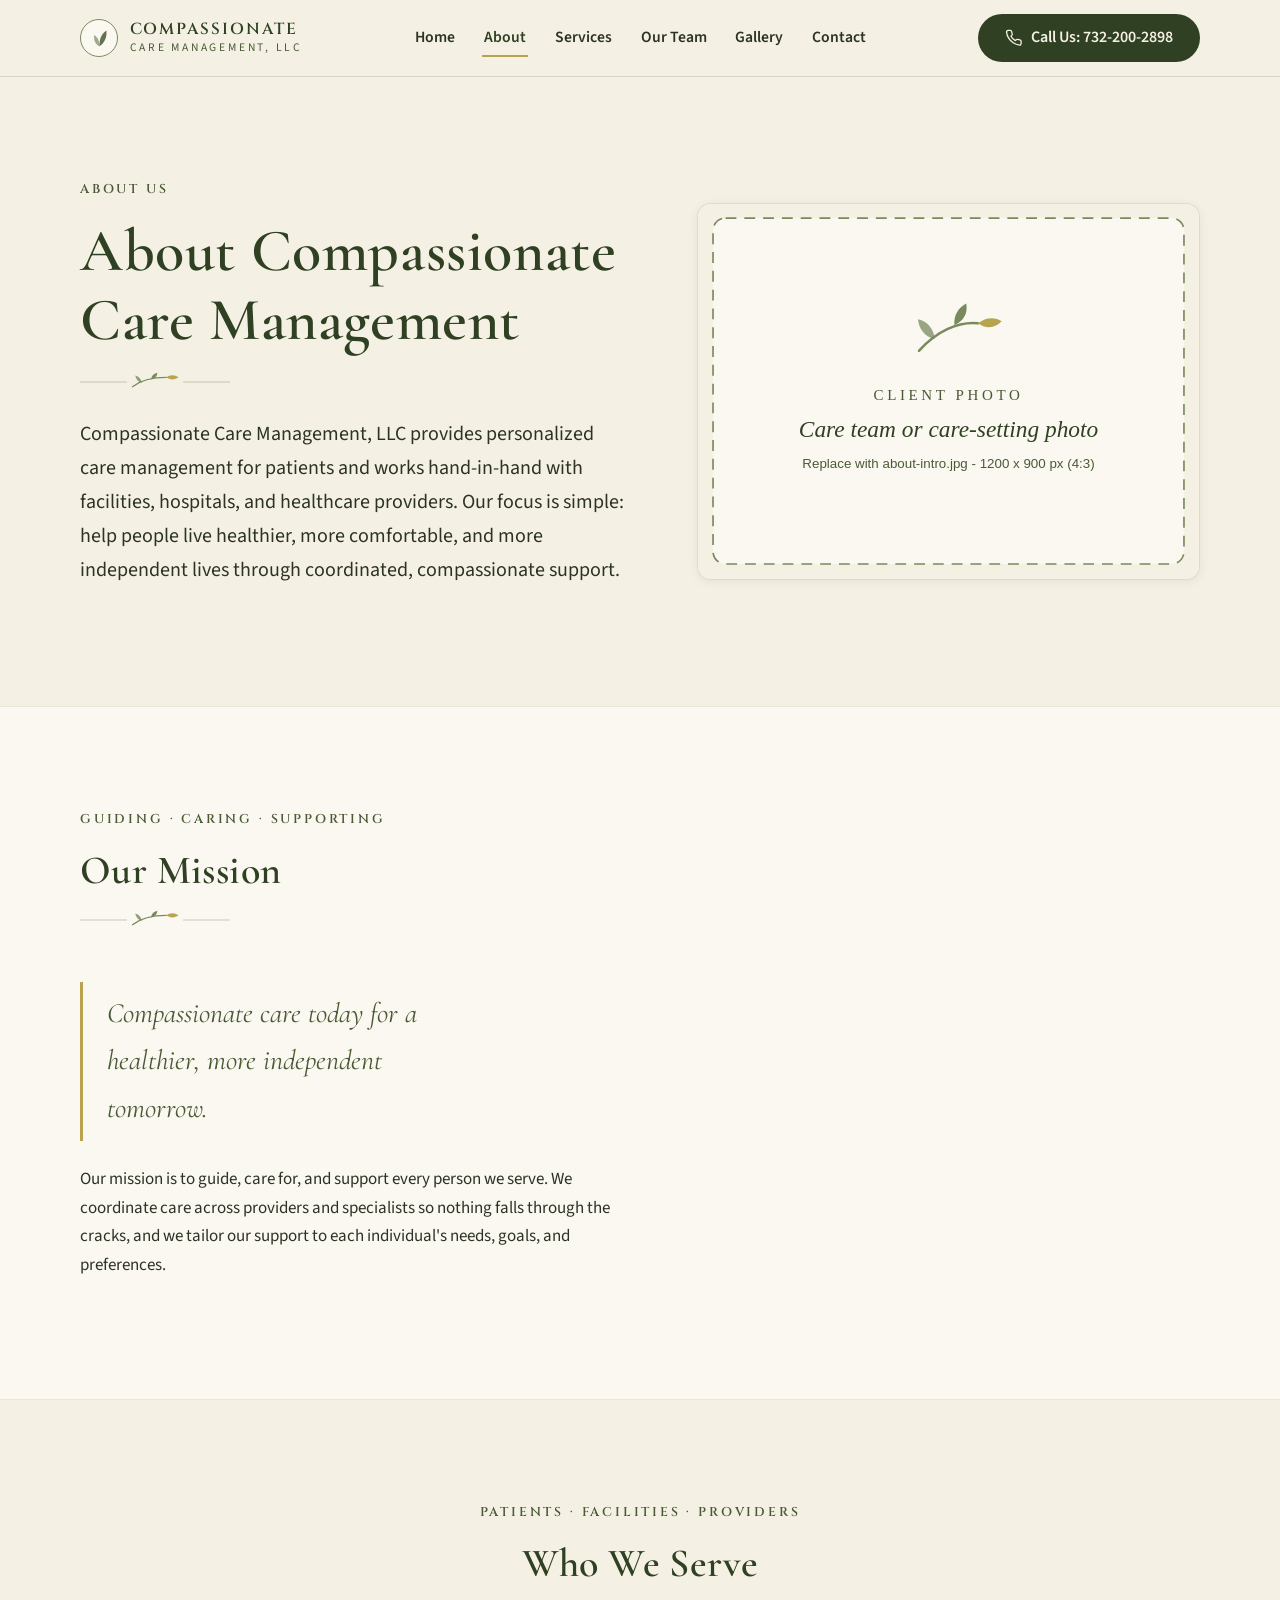
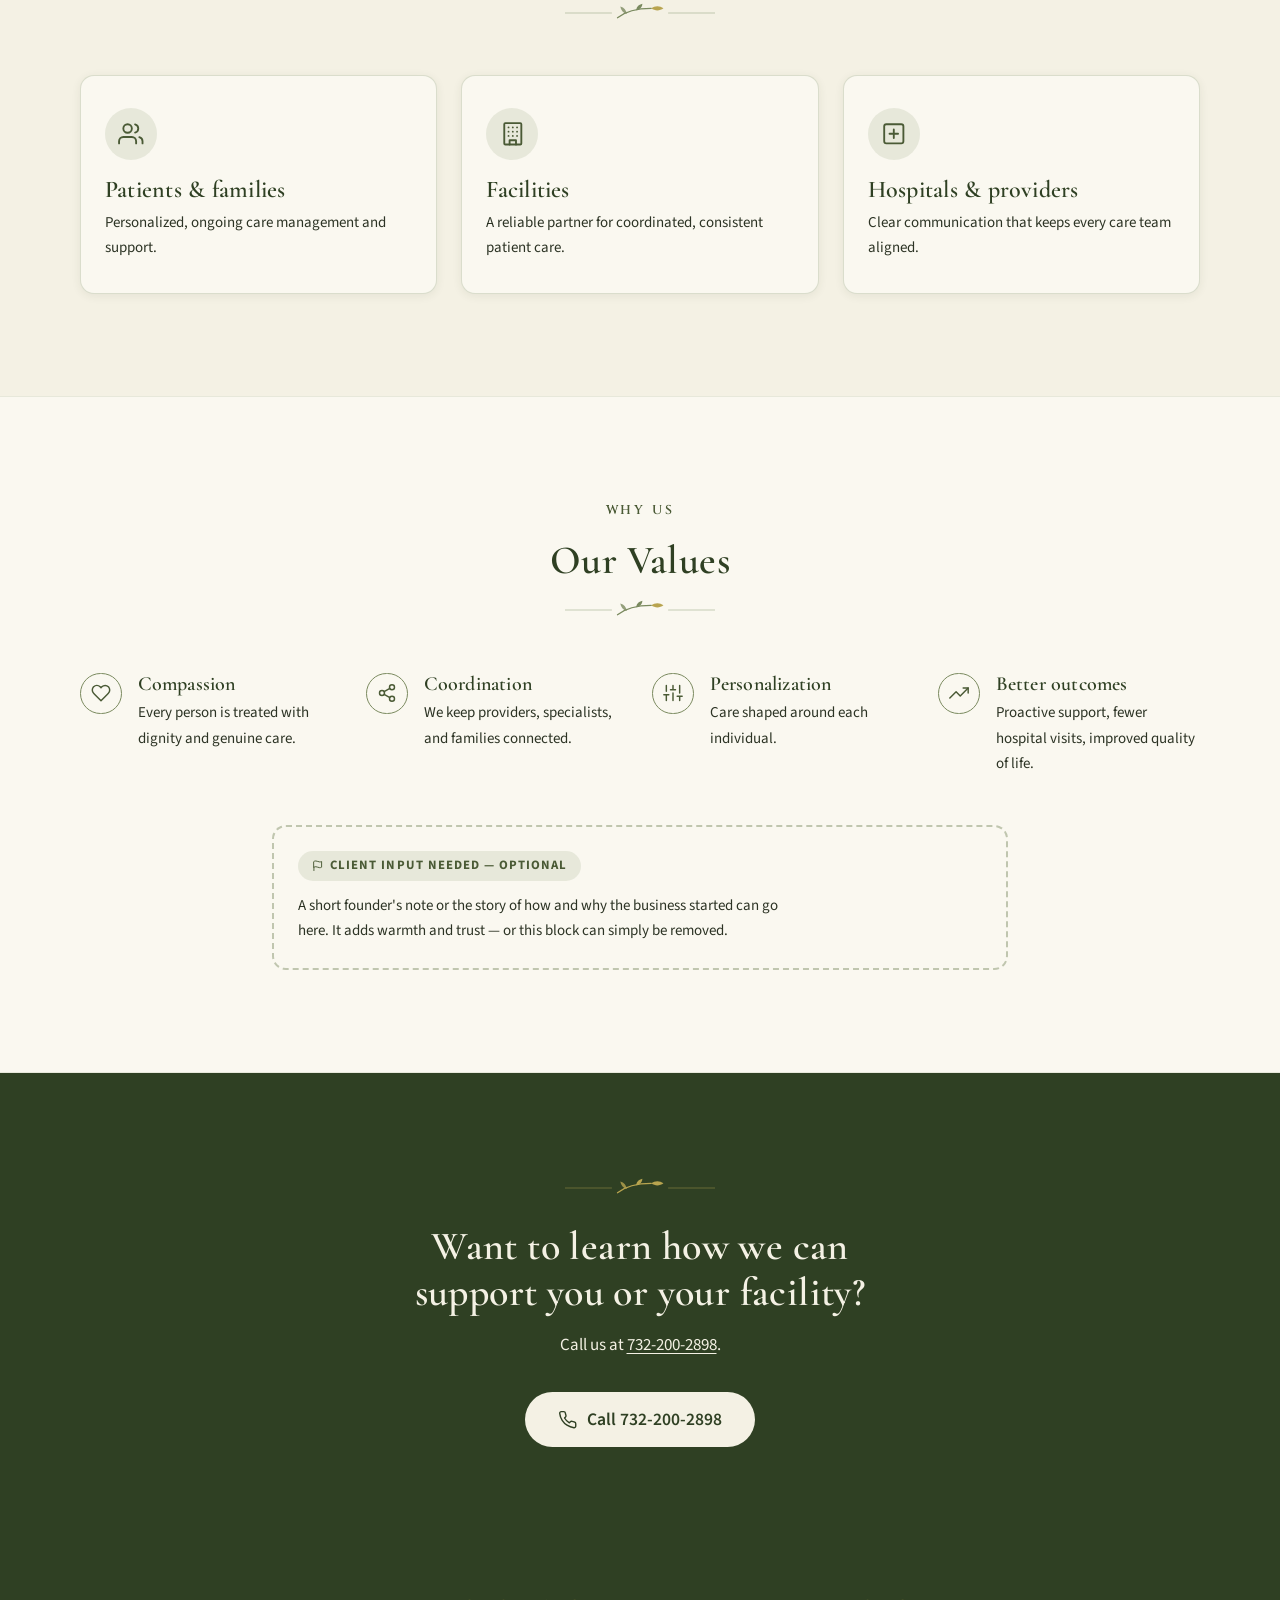
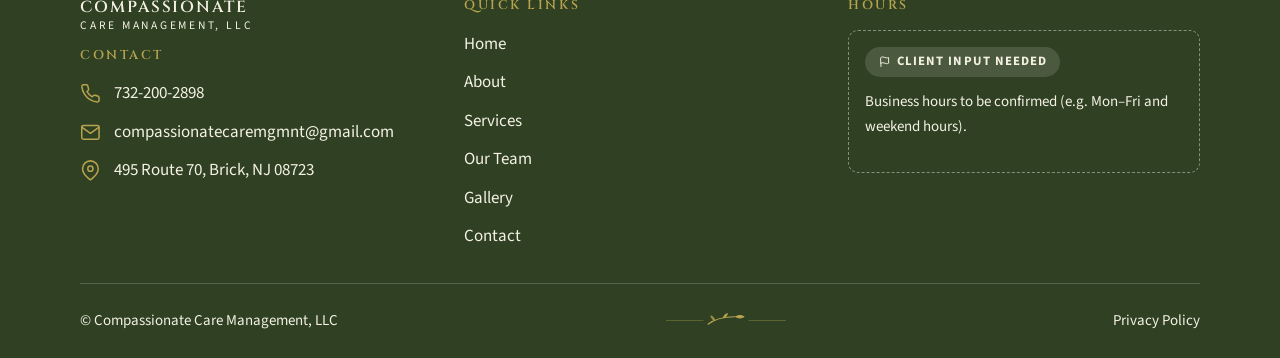
==== about.html @ 0bff8e74 "initial version" ====
<!doctype html>
<html lang="en">
<head>
  <meta charset="utf-8">
  <meta name="viewport" content="width=device-width, initial-scale=1">
  <title>About Us — Compassionate Care Management, LLC</title>
  <meta name="description" content="Compassionate Care Management, LLC provides personalized care management and partners with facilities, hospitals, and providers to help people live healthier, more independent lives.">
  <meta property="og:type" content="website">
  <meta property="og:title" content="About Us — Compassionate Care Management, LLC">
  <meta property="og:description" content="Our mission: compassionate care today for a healthier, more independent tomorrow.">
  <!-- CLIENT-INPUT: og-image — becomes a real share image once assets/images/og-image.jpg is supplied; update to an absolute URL when the final domain is known (see README). -->
  <meta property="og:image" content="assets/images/og-image.jpg">
  <link rel="icon" type="image/svg+xml" href="assets/favicon.svg">
  <link rel="preconnect" href="https://fonts.googleapis.com">
  <link rel="preconnect" href="https://fonts.gstatic.com" crossorigin>
  <link href="https://fonts.googleapis.com/css2?family=Cinzel:wght@600&family=Cormorant+Garamond:ital,wght@0,500;0,600;0,700;1,500&family=Source+Sans+3:ital,wght@0,400;0,600;0,700;1,400&display=swap" rel="stylesheet">
  <link rel="stylesheet" href="css/styles.css">
</head>
<body>
  <a class="skip-link" href="#main">Skip to main content</a>

  <header class="site-header">
    <div class="container header-inner">
      <!-- CLIENT-INPUT: logo — replace this text wordmark with the supplied logo file (assets/images/logo.svg). See IMAGE_GUIDE.md, item 1, for a ready-to-paste snippet. -->
      <a class="brand" href="index.html">
        <span class="brand-mark" aria-hidden="true">
          <svg viewBox="0 0 24 24" fill="none" xmlns="http://www.w3.org/2000/svg"><path d="M12 21c0-8 2-14 8-18 1 7-2 15-8 18z" fill="currentColor" opacity=".85"/><path d="M12 21c0-6-1.5-10-6-13-.8 6 1.5 11 6 13z" fill="currentColor" opacity=".5"/></svg>
        </span>
        <span class="brand-text">
          <span class="brand-name">Compassionate</span>
          <span class="brand-sub">Care Management, LLC</span>
        </span>
      </a>
      <nav class="site-nav" id="site-nav" aria-label="Main navigation">
        <ul>
          <li><a href="index.html">Home</a></li>
          <li><a href="about.html" aria-current="page">About</a></li>
          <li><a href="services.html">Services</a></li>
          <li><a href="team.html">Our Team</a></li>
          <li><a href="gallery.html">Gallery</a></li>
          <li><a href="contact.html">Contact</a></li>
        </ul>
      </nav>
      <div class="header-actions">
        <a class="btn btn--primary btn-call" href="tel:+17322002898">
          <svg viewBox="0 0 24 24" fill="none" stroke="currentColor" stroke-width="1.75" stroke-linecap="round" stroke-linejoin="round" aria-hidden="true" xmlns="http://www.w3.org/2000/svg"><path d="M22 16.92v3a2 2 0 0 1-2.18 2 19.79 19.79 0 0 1-8.63-3.07 19.5 19.5 0 0 1-6-6A19.79 19.79 0 0 1 2.12 4.18 2 2 0 0 1 4.11 2h3a2 2 0 0 1 2 1.72c.13.96.36 1.9.7 2.81a2 2 0 0 1-.45 2.11L8.09 9.91a16 16 0 0 0 6 6l1.27-1.27a2 2 0 0 1 2.11-.45c.91.34 1.85.57 2.81.7A2 2 0 0 1 22 16.92z"/></svg>
          <span class="btn-call-label-long">Call Us: <span class="btn-call-number">732-200-2898</span></span>
          <span class="btn-call-label-short">Call Us</span>
        </a>
        <button class="nav-toggle" type="button" aria-expanded="false" aria-controls="site-nav">
          <span class="visually-hidden">Menu</span>
          <span class="nav-toggle-bar"></span>
          <span class="nav-toggle-bar"></span>
          <span class="nav-toggle-bar"></span>
        </button>
      </div>
    </div>
  </header>

  <main id="main">

    <!-- Page intro -->
    <section class="section" aria-labelledby="page-heading">
      <div class="container hero-grid">
        <div>
          <p class="eyebrow">About Us</p>
          <h1 id="page-heading">About Compassionate Care Management</h1>
          <div class="leaf-divider" aria-hidden="true">
            <svg viewBox="0 0 160 22" fill="none" xmlns="http://www.w3.org/2000/svg"><path d="M0 11h50" stroke="currentColor" stroke-opacity=".45"/><path d="M110 11h50" stroke="currentColor" stroke-opacity=".45"/><path d="M56 16c10-8 24-10 36-10" stroke="currentColor" stroke-width="1.4" stroke-linecap="round"/><path d="M92 6c4-3 9-3 13 0-4 3-9 3-13 0z" fill="#B8A44F" stroke="none"/><path d="M76 8c0-3.5 2.5-6 6.5-7 0 3.5-2.5 6-6.5 7z" fill="currentColor" stroke="none"/><path d="M66 12c-4-1-6.5-4-7-8 4 1 6.5 4 7 8z" fill="currentColor" opacity=".8" stroke="none"/></svg>
          </div>
          <p class="lede">Compassionate Care Management, LLC provides personalized care management for patients and works hand-in-hand with facilities, hospitals, and healthcare providers. Our focus is simple: help people live healthier, more comfortable, and more independent lives through coordinated, compassionate support.</p>
        </div>
        <!-- CLIENT-INPUT: about-image — care team or care-setting photo. Drop the real photo in as assets/images/about-intro.jpg (1200×900) and it appears automatically. -->
        <div class="media-frame media-frame--landscape">
          <img src="assets/images/about-intro.jpg"
               onerror="this.onerror=null;this.src='assets/images/about-intro.svg'"
               alt="Placeholder for a photo of the care team or a calm care setting"
               width="1200" height="900">
        </div>
      </div>
    </section>

    <!-- Our Mission -->
    <section class="section section--ivory" aria-labelledby="mission-heading">
      <div class="container">
        <div class="section-head">
          <p class="eyebrow">Guiding · Caring · Supporting</p>
          <h2 id="mission-heading">Our Mission</h2>
          <div class="leaf-divider" aria-hidden="true">
            <svg viewBox="0 0 160 22" fill="none" xmlns="http://www.w3.org/2000/svg"><path d="M0 11h50" stroke="currentColor" stroke-opacity=".45"/><path d="M110 11h50" stroke="currentColor" stroke-opacity=".45"/><path d="M56 16c10-8 24-10 36-10" stroke="currentColor" stroke-width="1.4" stroke-linecap="round"/><path d="M92 6c4-3 9-3 13 0-4 3-9 3-13 0z" fill="#B8A44F" stroke="none"/><path d="M76 8c0-3.5 2.5-6 6.5-7 0 3.5-2.5 6-6.5 7z" fill="currentColor" stroke="none"/><path d="M66 12c-4-1-6.5-4-7-8 4 1 6.5 4 7 8z" fill="currentColor" opacity=".8" stroke="none"/></svg>
          </div>
        </div>
        <blockquote class="pull-quote">Compassionate care today for a healthier, more independent tomorrow.</blockquote>
        <p>Our mission is to guide, care for, and support every person we serve. We coordinate care across providers and specialists so nothing falls through the cracks, and we tailor our support to each individual's needs, goals, and preferences.</p>
      </div>
    </section>

    <!-- Who We Serve -->
    <section class="section" aria-labelledby="serve-heading">
      <div class="container">
        <div class="section-head section-head--center">
          <p class="eyebrow">Patients · Facilities · Providers</p>
          <h2 id="serve-heading">Who We Serve</h2>
          <div class="leaf-divider" aria-hidden="true">
            <svg viewBox="0 0 160 22" fill="none" xmlns="http://www.w3.org/2000/svg"><path d="M0 11h50" stroke="currentColor" stroke-opacity=".45"/><path d="M110 11h50" stroke="currentColor" stroke-opacity=".45"/><path d="M56 16c10-8 24-10 36-10" stroke="currentColor" stroke-width="1.4" stroke-linecap="round"/><path d="M92 6c4-3 9-3 13 0-4 3-9 3-13 0z" fill="#B8A44F" stroke="none"/><path d="M76 8c0-3.5 2.5-6 6.5-7 0 3.5-2.5 6-6.5 7z" fill="currentColor" stroke="none"/><path d="M66 12c-4-1-6.5-4-7-8 4 1 6.5 4 7 8z" fill="currentColor" opacity=".8" stroke="none"/></svg>
          </div>
        </div>
        <div class="card-grid">
          <div class="card reveal">
            <span class="card-icon" aria-hidden="true"><svg viewBox="0 0 24 24" fill="none" stroke="currentColor" stroke-width="1.75" stroke-linecap="round" stroke-linejoin="round" xmlns="http://www.w3.org/2000/svg"><path d="M17 21v-2a4 4 0 0 0-4-4H5a4 4 0 0 0-4 4v2"/><circle cx="9" cy="7" r="4"/><path d="M23 21v-2a4 4 0 0 0-3-3.87"/><path d="M16 3.13a4 4 0 0 1 0 7.75"/></svg></span>
            <h3>Patients &amp; families</h3>
            <p>Personalized, ongoing care management and support.</p>
          </div>
          <div class="card reveal">
            <span class="card-icon" aria-hidden="true"><svg viewBox="0 0 24 24" fill="none" stroke="currentColor" stroke-width="1.75" stroke-linecap="round" stroke-linejoin="round" xmlns="http://www.w3.org/2000/svg"><rect x="4" y="2" width="16" height="20" rx="1"/><path d="M9 22v-4h6v4"/><path d="M8 6h.01M12 6h.01M16 6h.01M8 10h.01M12 10h.01M16 10h.01M8 14h.01M12 14h.01M16 14h.01"/></svg></span>
            <h3>Facilities</h3>
            <p>A reliable partner for coordinated, consistent patient care.</p>
          </div>
          <div class="card reveal">
            <span class="card-icon" aria-hidden="true"><svg viewBox="0 0 24 24" fill="none" stroke="currentColor" stroke-width="1.75" stroke-linecap="round" stroke-linejoin="round" xmlns="http://www.w3.org/2000/svg"><rect x="3" y="3" width="18" height="18" rx="2"/><path d="M12 8v8M8 12h8"/></svg></span>
            <h3>Hospitals &amp; providers</h3>
            <p>Clear communication that keeps every care team aligned.</p>
          </div>
        </div>
      </div>
    </section>

    <!-- Our Values / Why Us -->
    <section class="section section--ivory" aria-labelledby="values-heading">
      <div class="container">
        <div class="section-head section-head--center">
          <p class="eyebrow">Why Us</p>
          <h2 id="values-heading">Our Values</h2>
          <div class="leaf-divider" aria-hidden="true">
            <svg viewBox="0 0 160 22" fill="none" xmlns="http://www.w3.org/2000/svg"><path d="M0 11h50" stroke="currentColor" stroke-opacity=".45"/><path d="M110 11h50" stroke="currentColor" stroke-opacity=".45"/><path d="M56 16c10-8 24-10 36-10" stroke="currentColor" stroke-width="1.4" stroke-linecap="round"/><path d="M92 6c4-3 9-3 13 0-4 3-9 3-13 0z" fill="#B8A44F" stroke="none"/><path d="M76 8c0-3.5 2.5-6 6.5-7 0 3.5-2.5 6-6.5 7z" fill="currentColor" stroke="none"/><path d="M66 12c-4-1-6.5-4-7-8 4 1 6.5 4 7 8z" fill="currentColor" opacity=".8" stroke="none"/></svg>
          </div>
        </div>
        <div class="points">
          <div class="point reveal">
            <span class="point-icon" aria-hidden="true"><svg viewBox="0 0 24 24" fill="none" stroke="currentColor" stroke-width="1.75" stroke-linecap="round" stroke-linejoin="round" xmlns="http://www.w3.org/2000/svg"><path d="M20.84 4.61a5.5 5.5 0 0 0-7.78 0L12 5.67l-1.06-1.06a5.5 5.5 0 0 0-7.78 7.78l1.06 1.06L12 21.23l7.78-7.78 1.06-1.06a5.5 5.5 0 0 0 0-7.78z"/></svg></span>
            <div>
              <h3>Compassion</h3>
              <p>Every person is treated with dignity and genuine care.</p>
            </div>
          </div>
          <div class="point reveal">
            <span class="point-icon" aria-hidden="true"><svg viewBox="0 0 24 24" fill="none" stroke="currentColor" stroke-width="1.75" stroke-linecap="round" stroke-linejoin="round" xmlns="http://www.w3.org/2000/svg"><circle cx="18" cy="5" r="3"/><circle cx="6" cy="12" r="3"/><circle cx="18" cy="19" r="3"/><path d="M8.59 13.51l6.83 3.98M15.41 6.51l-6.82 3.98"/></svg></span>
            <div>
              <h3>Coordination</h3>
              <p>We keep providers, specialists, and families connected.</p>
            </div>
          </div>
          <div class="point reveal">
            <span class="point-icon" aria-hidden="true"><svg viewBox="0 0 24 24" fill="none" stroke="currentColor" stroke-width="1.75" stroke-linecap="round" stroke-linejoin="round" xmlns="http://www.w3.org/2000/svg"><path d="M4 21v-7M4 10V3M12 21v-9M12 8V3M20 21v-5M20 12V3M1 14h6M9 8h6M17 16h6"/></svg></span>
            <div>
              <h3>Personalization</h3>
              <p>Care shaped around each individual.</p>
            </div>
          </div>
          <div class="point reveal">
            <span class="point-icon" aria-hidden="true"><svg viewBox="0 0 24 24" fill="none" stroke="currentColor" stroke-width="1.75" stroke-linecap="round" stroke-linejoin="round" xmlns="http://www.w3.org/2000/svg"><path d="M23 6l-9.5 9.5-5-5L1 18"/><path d="M17 6h6v6"/></svg></span>
            <div>
              <h3>Better outcomes</h3>
              <p>Proactive support, fewer hospital visits, improved quality of life.</p>
            </div>
          </div>
        </div>

        <!-- CLIENT-INPUT: founders-note — optional short founder's note or business story. Remove this block if the client prefers not to include one. -->
        <div class="placeholder" style="margin-top: 3rem; max-width: 46rem; margin-inline: auto;">
          <span class="placeholder-tag">
            <svg viewBox="0 0 24 24" fill="none" stroke="currentColor" stroke-width="2" stroke-linecap="round" stroke-linejoin="round" aria-hidden="true" xmlns="http://www.w3.org/2000/svg"><path d="M4 15s1-1 4-1 5 2 8 2 4-1 4-1V3s-1 1-4 1-5-2-8-2-4 1-4 1z"/><path d="M4 22v-7"/></svg>
            Client input needed — optional
          </span>
          <p>A short founder's note or the story of how and why the business started can go here. It adds warmth and trust — or this block can simply be removed.</p>
        </div>
      </div>
    </section>

    <!-- CTA band -->
    <section class="cta-band" aria-labelledby="cta-heading">
      <div class="container">
        <div class="leaf-divider" aria-hidden="true">
          <svg viewBox="0 0 160 22" fill="none" xmlns="http://www.w3.org/2000/svg"><path d="M0 11h50" stroke="currentColor" stroke-opacity=".45"/><path d="M110 11h50" stroke="currentColor" stroke-opacity=".45"/><path d="M56 16c10-8 24-10 36-10" stroke="currentColor" stroke-width="1.4" stroke-linecap="round"/><path d="M92 6c4-3 9-3 13 0-4 3-9 3-13 0z" fill="#B8A44F" stroke="none"/><path d="M76 8c0-3.5 2.5-6 6.5-7 0 3.5-2.5 6-6.5 7z" fill="currentColor" stroke="none"/><path d="M66 12c-4-1-6.5-4-7-8 4 1 6.5 4 7 8z" fill="currentColor" opacity=".8" stroke="none"/></svg>
        </div>
        <h2 id="cta-heading">Want to learn how we can support you or your facility?</h2>
        <p>Call us at <a href="tel:+17322002898" style="color: inherit;">732-200-2898</a>.</p>
        <a class="btn btn--light btn--lg" href="tel:+17322002898">
          <svg viewBox="0 0 24 24" fill="none" stroke="currentColor" stroke-width="1.75" stroke-linecap="round" stroke-linejoin="round" aria-hidden="true" xmlns="http://www.w3.org/2000/svg"><path d="M22 16.92v3a2 2 0 0 1-2.18 2 19.79 19.79 0 0 1-8.63-3.07 19.5 19.5 0 0 1-6-6A19.79 19.79 0 0 1 2.12 4.18 2 2 0 0 1 4.11 2h3a2 2 0 0 1 2 1.72c.13.96.36 1.9.7 2.81a2 2 0 0 1-.45 2.11L8.09 9.91a16 16 0 0 0 6 6l1.27-1.27a2 2 0 0 1 2.11-.45c.91.34 1.85.57 2.81.7A2 2 0 0 1 22 16.92z"/></svg>
          Call 732-200-2898
        </a>
      </div>
    </section>

  </main>

  <footer class="site-footer">
    <div class="container">
      <div class="footer-grid">
        <div>
          <div class="footer-brand brand-text">
            <span class="brand-name">Compassionate</span>
            <span class="brand-sub">Care Management, LLC</span>
          </div>
          <h2>Contact</h2>
          <ul class="contact-list">
            <li>
              <svg viewBox="0 0 24 24" fill="none" stroke="currentColor" stroke-width="1.75" stroke-linecap="round" stroke-linejoin="round" aria-hidden="true" xmlns="http://www.w3.org/2000/svg"><path d="M22 16.92v3a2 2 0 0 1-2.18 2 19.79 19.79 0 0 1-8.63-3.07 19.5 19.5 0 0 1-6-6A19.79 19.79 0 0 1 2.12 4.18 2 2 0 0 1 4.11 2h3a2 2 0 0 1 2 1.72c.13.96.36 1.9.7 2.81a2 2 0 0 1-.45 2.11L8.09 9.91a16 16 0 0 0 6 6l1.27-1.27a2 2 0 0 1 2.11-.45c.91.34 1.85.57 2.81.7A2 2 0 0 1 22 16.92z"/></svg>
              <a href="tel:+17322002898">732-200-2898</a>
            </li>
            <li>
              <svg viewBox="0 0 24 24" fill="none" stroke="currentColor" stroke-width="1.75" stroke-linecap="round" stroke-linejoin="round" aria-hidden="true" xmlns="http://www.w3.org/2000/svg"><rect x="2" y="4" width="20" height="16" rx="2"/><path d="m22 6-10 7L2 6"/></svg>
              <a href="mailto:compassionatecaremgmnt@gmail.com">compassionatecaremgmnt@gmail.com</a>
            </li>
            <li>
              <svg viewBox="0 0 24 24" fill="none" stroke="currentColor" stroke-width="1.75" stroke-linecap="round" stroke-linejoin="round" aria-hidden="true" xmlns="http://www.w3.org/2000/svg"><path d="M21 10c0 7-9 13-9 13s-9-6-9-13a9 9 0 0 1 18 0z"/><circle cx="12" cy="10" r="3"/></svg>
              <span>495 Route 70, Brick, NJ 08723</span>
            </li>
          </ul>
        </div>
        <div>
          <h2>Quick Links</h2>
          <ul>
            <li><a href="index.html">Home</a></li>
            <li><a href="about.html">About</a></li>
            <li><a href="services.html">Services</a></li>
            <li><a href="team.html">Our Team</a></li>
            <li><a href="gallery.html">Gallery</a></li>
            <li><a href="contact.html">Contact</a></li>
          </ul>
        </div>
        <div>
          <h2>Hours</h2>
          <!-- CLIENT-INPUT: business-hours — replace this placeholder with the confirmed opening hours. -->
          <div class="footer-placeholder">
            <span class="placeholder-tag">
              <svg viewBox="0 0 24 24" fill="none" stroke="currentColor" stroke-width="2" stroke-linecap="round" stroke-linejoin="round" aria-hidden="true" xmlns="http://www.w3.org/2000/svg"><path d="M4 15s1-1 4-1 5 2 8 2 4-1 4-1V3s-1 1-4 1-5-2-8-2-4 1-4 1z"/><path d="M4 22v-7"/></svg>
              Client input needed
            </span>
            <p>Business hours to be confirmed (e.g. Mon–Fri and weekend hours).</p>
          </div>
        </div>
      </div>
      <div class="footer-bottom">
        <p>© Compassionate Care Management, LLC</p>
        <span class="footer-leaf" aria-hidden="true">
          <svg viewBox="0 0 160 22" width="120" height="17" fill="none" xmlns="http://www.w3.org/2000/svg"><path d="M0 11h50" stroke="currentColor" stroke-opacity=".45"/><path d="M110 11h50" stroke="currentColor" stroke-opacity=".45"/><path d="M56 16c10-8 24-10 36-10" stroke="currentColor" stroke-width="1.4" stroke-linecap="round"/><path d="M92 6c4-3 9-3 13 0-4 3-9 3-13 0z" fill="currentColor" stroke="none"/><path d="M76 8c0-3.5 2.5-6 6.5-7 0 3.5-2.5 6-6.5 7z" fill="currentColor" stroke="none"/><path d="M66 12c-4-1-6.5-4-7-8 4 1 6.5 4 7 8z" fill="currentColor" opacity=".8" stroke="none"/></svg>
        </span>
        <p><a href="privacy.html">Privacy Policy</a></p>
      </div>
    </div>
  </footer>

  <script src="js/main.js"></script>
</body>
</html>
---- css/styles.css ----
/* ==========================================================================
   Compassionate Care Management, LLC — styles.css
   Palette and typography are fixed by the brand hand-off. Backgrounds stay
   warm (cream/ivory); never pure white or pure black.
   ========================================================================== */

/* ---- Design tokens ------------------------------------------------------ */

:root {
  /* Brand palette (from the client's business card) */
  --forest: #2F4023;
  --sage: #7A8A5F;
  --olive-deep: #4A5A35;
  --brass: #B8A44F;
  --cream: #F4F1E4;
  --ivory: #FAF8F0;
  --ink: #2C3324;

  /* Derived tints (brand colors at low alpha only) */
  --sage-15: rgba(122, 138, 95, 0.15);
  --sage-25: rgba(122, 138, 95, 0.25);
  --sage-45: rgba(122, 138, 95, 0.45);
  --forest-08: rgba(47, 64, 35, 0.08);
  --forest-14: rgba(47, 64, 35, 0.14);
  --brass-20: rgba(184, 164, 79, 0.2);
  --cream-80: rgba(244, 241, 228, 0.8);

  /* Type */
  --font-display: "Cormorant Garamond", Georgia, "Times New Roman", serif;
  --font-body: "Source Sans 3", "Segoe UI", Tahoma, Arial, sans-serif;
  --font-eyebrow: "Cinzel", Georgia, serif;

  --fs-h1: clamp(2.25rem, 4.5vw + 1rem, 3.75rem);
  --fs-h2: clamp(1.75rem, 2.4vw + 1rem, 2.5rem);
  --fs-h3: clamp(1.3rem, 1vw + 1rem, 1.5rem);
  --fs-lede: clamp(1.1rem, 0.5vw + 1rem, 1.25rem);
  --fs-body: 1.0625rem;
  --fs-small: 0.9375rem;
  --fs-eyebrow: 0.8rem;

  /* Spacing (8px scale) */
  --sp-1: 0.5rem;
  --sp-2: 1rem;
  --sp-3: 1.5rem;
  --sp-4: 2rem;
  --sp-5: 3rem;
  --sp-6: 4rem;
  --section-pad: clamp(4rem, 8vw, 7rem);

  /* Shape */
  --radius-sm: 10px;
  --radius: 14px;
  --radius-pill: 999px;
  --shadow-soft: 0 2px 10px var(--forest-08);
  --shadow-lift: 0 10px 30px var(--forest-14);

  --container: 70rem; /* ~1120px */
  --header-h: 4.75rem;
}

/* ---- Base ---------------------------------------------------------------- */

*,
*::before,
*::after {
  box-sizing: border-box;
}

html {
  scroll-behavior: smooth;
  scroll-padding-top: calc(var(--header-h) + 1rem);
}

body {
  margin: 0;
  background: var(--cream);
  color: var(--ink);
  font-family: var(--font-body);
  font-size: var(--fs-body);
  line-height: 1.7;
  -webkit-font-smoothing: antialiased;
}

img,
svg {
  max-width: 100%;
  height: auto;
  display: block;
}

h1,
h2,
h3,
h4 {
  font-family: var(--font-display);
  font-weight: 600;
  color: var(--forest);
  line-height: 1.15;
  letter-spacing: 0.01em;
  margin: 0 0 var(--sp-2);
  text-wrap: balance;
}

h1 { font-size: var(--fs-h1); }
h2 { font-size: var(--fs-h2); }
h3 { font-size: var(--fs-h3); }

p {
  margin: 0 0 var(--sp-2);
  max-width: 70ch;
}

a {
  color: var(--olive-deep);
  text-decoration-thickness: 1px;
  text-underline-offset: 0.2em;
}

a:hover {
  color: var(--forest);
}

ul {
  margin: 0 0 var(--sp-2);
  padding-left: 1.25rem;
}

:focus-visible {
  outline: 3px solid var(--olive-deep);
  outline-offset: 3px;
  border-radius: 2px;
}

::selection {
  background: var(--sage-45);
  color: var(--ink);
}

.visually-hidden {
  position: absolute !important;
  width: 1px;
  height: 1px;
  padding: 0;
  margin: -1px;
  overflow: hidden;
  clip: rect(0 0 0 0);
  white-space: nowrap;
  border: 0;
}

.skip-link {
  position: absolute;
  left: 1rem;
  top: -3.5rem;
  z-index: 100;
  background: var(--forest);
  color: var(--cream);
  padding: 0.6rem 1.2rem;
  border-radius: var(--radius-sm);
  transition: top 0.15s ease;
}

.skip-link:focus {
  top: 1rem;
  color: var(--cream);
}

/* ---- Layout helpers ------------------------------------------------------ */

.container {
  width: min(var(--container), 100% - 2.5rem);
  margin-inline: auto;
}

.section {
  padding-block: var(--section-pad);
}

.section--ivory {
  background: var(--ivory);
  border-top: 1px solid var(--sage-15);
  border-bottom: 1px solid var(--sage-15);
}

.section--tight {
  padding-block: clamp(3rem, 6vw, 4.5rem);
}

.section-head {
  max-width: 46rem;
  margin-bottom: clamp(2rem, 4vw, 3.5rem);
}

.section-head--center {
  margin-inline: auto;
  text-align: center;
}

.section-head--center p {
  margin-inline: auto;
}

.eyebrow {
  display: block;
  font-family: var(--font-eyebrow);
  font-size: var(--fs-eyebrow);
  font-weight: 600;
  letter-spacing: 0.22em;
  text-transform: uppercase;
  color: var(--olive-deep);
  margin-bottom: var(--sp-2);
}

.lede {
  font-size: var(--fs-lede);
  color: var(--ink);
}

/* Signature element: the leaf-sprig divider */
.leaf-divider {
  display: flex;
  justify-content: flex-start;
  margin: var(--sp-2) 0 var(--sp-3);
  color: var(--sage);
}

.section-head--center .leaf-divider {
  justify-content: center;
}

.leaf-divider svg {
  width: 150px;
  height: 22px;
}

/* ---- Buttons ------------------------------------------------------------- */

.btn {
  display: inline-flex;
  align-items: center;
  gap: 0.55rem;
  font-family: var(--font-body);
  font-weight: 600;
  font-size: 1rem;
  line-height: 1.2;
  padding: 0.85rem 1.6rem;
  border-radius: var(--radius-pill);
  border: 1.5px solid transparent;
  text-decoration: none;
  cursor: pointer;
  transition: background-color 0.2s ease, color 0.2s ease, box-shadow 0.2s ease, transform 0.2s ease;
}

.btn svg {
  width: 1.1em;
  height: 1.1em;
  flex: none;
}

.btn--primary {
  background: var(--forest);
  color: var(--cream);
}

.btn--primary:hover {
  background: var(--olive-deep);
  color: var(--ivory);
  box-shadow: var(--shadow-lift);
  transform: translateY(-1px);
}

.btn--ghost {
  background: transparent;
  color: var(--forest);
  border-color: var(--sage);
}

.btn--ghost:hover {
  background: var(--sage-15);
  color: var(--forest);
}

.btn--light {
  background: var(--cream);
  color: var(--forest);
}

.btn--light:hover {
  background: var(--ivory);
  color: var(--forest);
  box-shadow: var(--shadow-lift);
  transform: translateY(-1px);
}

.btn--lg {
  font-size: 1.1rem;
  padding: 1rem 2rem;
}

/* ---- Header / nav -------------------------------------------------------- */

.site-header {
  position: sticky;
  top: 0;
  z-index: 50;
  background: var(--cream-80);
  backdrop-filter: blur(10px);
  -webkit-backdrop-filter: blur(10px);
  border-bottom: 1px solid var(--sage-25);
}

.header-inner {
  display: flex;
  align-items: center;
  justify-content: space-between;
  gap: var(--sp-2);
  min-height: var(--header-h);
  padding-block: 0.6rem;
}

.brand {
  display: inline-flex;
  align-items: center;
  gap: 0.7rem;
  text-decoration: none;
  color: var(--forest);
}

.brand:hover {
  color: var(--forest);
}

.brand-mark {
  flex: none;
  width: 2.4rem;
  height: 2.4rem;
  display: grid;
  place-items: center;
  border: 1.5px solid var(--sage);
  border-radius: 50%;
  color: var(--olive-deep);
  background: var(--ivory);
}

.brand-mark svg {
  width: 1.3rem;
  height: 1.3rem;
}

.brand-text {
  display: flex;
  flex-direction: column;
  line-height: 1.1;
}

.brand-name {
  font-family: var(--font-eyebrow);
  font-size: 1rem;
  font-weight: 600;
  letter-spacing: 0.12em;
  text-transform: uppercase;
}

.brand-sub {
  font-family: var(--font-body);
  font-size: 0.72rem;
  letter-spacing: 0.24em;
  text-transform: uppercase;
  color: var(--olive-deep);
  margin-top: 0.2rem;
}

.site-nav ul {
  display: flex;
  align-items: center;
  gap: clamp(1rem, 2vw, 1.8rem);
  list-style: none;
  margin: 0;
  padding: 0;
}

.site-nav a {
  font-weight: 600;
  font-size: 0.98rem;
  color: var(--ink);
  text-decoration: none;
  padding: 0.4rem 0.1rem;
  border-bottom: 2px solid transparent;
  transition: color 0.2s ease, border-color 0.2s ease;
}

.site-nav a:hover {
  color: var(--forest);
  border-bottom-color: var(--sage);
}

.site-nav a[aria-current="page"] {
  color: var(--forest);
  border-bottom-color: var(--brass);
}

.header-actions {
  display: flex;
  align-items: center;
  gap: var(--sp-1);
}

.btn-call .btn-call-number {
  font-variant-numeric: tabular-nums;
}

.nav-toggle {
  display: none;
  flex-direction: column;
  justify-content: center;
  gap: 5px;
  width: 2.75rem;
  height: 2.75rem;
  padding: 0.6rem;
  background: transparent;
  border: 1.5px solid var(--sage);
  border-radius: var(--radius-sm);
  cursor: pointer;
}

.nav-toggle-bar {
  display: block;
  height: 2px;
  width: 100%;
  background: var(--forest);
  border-radius: 2px;
  transition: transform 0.25s ease, opacity 0.25s ease;
}

.nav-toggle[aria-expanded="true"] .nav-toggle-bar:nth-child(1) {
  transform: translateY(7px) rotate(45deg);
}

.nav-toggle[aria-expanded="true"] .nav-toggle-bar:nth-child(2) {
  opacity: 0;
}

.nav-toggle[aria-expanded="true"] .nav-toggle-bar:nth-child(3) {
  transform: translateY(-7px) rotate(-45deg);
}

@media (max-width: 63.99em) {
  .nav-toggle {
    display: flex;
  }

  .site-nav {
    position: absolute;
    top: 100%;
    left: 0;
    right: 0;
    background: var(--ivory);
    border-bottom: 1px solid var(--sage-25);
    box-shadow: var(--shadow-lift);
    display: none;
  }

  .site-nav.is-open {
    display: block;
  }

  .site-nav ul {
    flex-direction: column;
    align-items: stretch;
    gap: 0;
    padding: 0.75rem 1.25rem 1.25rem;
  }

  .site-nav a {
    display: block;
    padding: 0.85rem 0.5rem;
    border-bottom: 1px solid var(--sage-15);
    font-size: 1.05rem;
  }

  .site-nav li:last-child a {
    border-bottom: none;
  }

  .site-nav a[aria-current="page"] {
    color: var(--forest);
    border-bottom-color: var(--sage-15);
    background: var(--sage-15);
    border-radius: var(--radius-sm);
  }

  .btn-call .btn-call-label-long {
    display: none;
  }
}

@media (min-width: 64em) {
  .btn-call .btn-call-label-short {
    display: none;
  }
}

/* Very small screens: compress the header so brand + call button + menu fit */
@media (max-width: 27.5em) {
  .header-inner {
    gap: 0.6rem;
  }

  .brand-mark {
    display: none;
  }

  .brand-name {
    font-size: 0.82rem;
  }

  .brand-sub {
    font-size: 0.58rem;
    letter-spacing: 0.18em;
  }

  .btn-call {
    padding: 0.6rem 0.9rem;
    font-size: 0.9rem;
  }

  .header-actions {
    gap: 0.5rem;
  }
}

/* ---- Hero ----------------------------------------------------------------- */

.hero {
  padding-block: clamp(3.5rem, 7vw, 6rem);
}

.hero-grid {
  display: grid;
  gap: clamp(2rem, 5vw, 4rem);
  align-items: center;
}

@media (min-width: 56em) {
  .hero-grid {
    grid-template-columns: 1.1fr 1fr;
  }
}

.hero .tagline {
  font-family: var(--font-display);
  font-style: italic;
  font-size: clamp(1.25rem, 1.4vw + 1rem, 1.6rem);
  color: var(--olive-deep);
  margin-bottom: var(--sp-2);
}

.hero-actions {
  display: flex;
  flex-wrap: wrap;
  gap: var(--sp-2);
  margin-top: var(--sp-3);
}

.hero-media img {
  width: 100%;
  border-radius: var(--radius);
  box-shadow: var(--shadow-lift);
  border: 1px solid var(--sage-25);
}

/* Fixed aspect boxes so replacement photos drop in without layout shift */
.media-frame {
  border-radius: var(--radius);
  overflow: hidden;
  box-shadow: var(--shadow-soft);
  border: 1px solid var(--sage-25);
  background: var(--ivory);
}

.media-frame img {
  width: 100%;
  height: 100%;
  object-fit: cover;
}

.media-frame--hero { aspect-ratio: 16 / 10; }
.media-frame--landscape { aspect-ratio: 4 / 3; }
.media-frame--square { aspect-ratio: 1 / 1; }

/* ---- Cards & grids -------------------------------------------------------- */

.card-grid {
  display: grid;
  gap: var(--sp-3);
  grid-template-columns: repeat(auto-fit, minmax(15.5rem, 1fr));
}

.card {
  background: var(--ivory);
  border: 1px solid var(--sage-25);
  border-radius: var(--radius);
  padding: var(--sp-4) var(--sp-3);
  box-shadow: var(--shadow-soft);
  transition: box-shadow 0.25s ease, transform 0.25s ease, border-color 0.25s ease;
}

.section--ivory .card {
  background: var(--cream);
}

a.card {
  display: block;
  text-decoration: none;
  color: var(--ink);
}

a.card:hover {
  box-shadow: var(--shadow-lift);
  transform: translateY(-3px);
  border-color: var(--sage-45);
}

.card h3 {
  margin-bottom: 0.4rem;
}

.card p {
  margin-bottom: 0;
  font-size: var(--fs-small);
}

.card-icon {
  width: 3.25rem;
  height: 3.25rem;
  display: grid;
  place-items: center;
  border-radius: 50%;
  background: var(--sage-15);
  color: var(--olive-deep);
  margin-bottom: var(--sp-2);
}

.card-icon svg {
  width: 1.6rem;
  height: 1.6rem;
}

.card-more {
  display: inline-block;
  margin-top: 0.8rem;
  font-weight: 600;
  font-size: var(--fs-small);
  color: var(--olive-deep);
}

a.card:hover .card-more {
  color: var(--forest);
  text-decoration: underline;
  text-underline-offset: 0.2em;
}

/* Trust points (Why Choose Us / Values) */
.points {
  display: grid;
  gap: var(--sp-3);
  grid-template-columns: repeat(auto-fit, minmax(16rem, 1fr));
}

.point {
  display: flex;
  gap: var(--sp-2);
  align-items: flex-start;
}

.point-icon {
  flex: none;
  width: 2.6rem;
  height: 2.6rem;
  display: grid;
  place-items: center;
  border-radius: 50%;
  border: 1.5px solid var(--sage);
  color: var(--olive-deep);
  background: var(--ivory);
}

.point-icon svg {
  width: 1.25rem;
  height: 1.25rem;
}

.point h3 {
  font-size: 1.25rem;
  margin-bottom: 0.3rem;
}

.point p {
  margin-bottom: 0;
  font-size: var(--fs-small);
}

/* ---- Service detail blocks (Services page) -------------------------------- */

.service-list {
  display: grid;
  gap: var(--sp-3);
}

.service-block {
  display: grid;
  grid-template-columns: auto 1fr;
  gap: var(--sp-3);
  align-items: flex-start;
  background: var(--ivory);
  border: 1px solid var(--sage-25);
  border-radius: var(--radius);
  padding: clamp(1.5rem, 3vw, 2.5rem);
  box-shadow: var(--shadow-soft);
}

.service-block .card-icon {
  margin-bottom: 0;
}

.service-num {
  font-family: var(--font-display);
  font-size: 1rem;
  font-weight: 600;
  letter-spacing: 0.12em;
  color: var(--brass);
  display: block;
  margin-bottom: 0.2rem;
}

.service-block h2 {
  font-size: var(--fs-h3);
  margin-bottom: 0.5rem;
}

.service-block p {
  margin-bottom: 0;
}

@media (max-width: 40em) {
  .service-block {
    grid-template-columns: 1fr;
  }
}

/* ---- CTA band -------------------------------------------------------------- */

.cta-band {
  background: var(--forest);
  color: var(--cream);
  text-align: center;
  padding-block: clamp(3.5rem, 7vw, 5.5rem);
}

.cta-band h2 {
  color: var(--cream);
  max-width: 38ch;
  margin-inline: auto;
}

.cta-band p {
  color: var(--cream);
  margin-inline: auto;
}

.cta-band .leaf-divider {
  justify-content: center;
  color: var(--brass);
}

.cta-band .btn {
  margin-top: var(--sp-2);
}

/* ---- Quote / mission ------------------------------------------------------- */

.pull-quote {
  border-left: 3px solid var(--brass);
  padding: var(--sp-1) var(--sp-3);
  margin: 0 0 var(--sp-3);
  font-family: var(--font-display);
  font-style: italic;
  font-size: clamp(1.35rem, 1.6vw + 1rem, 1.75rem);
  color: var(--olive-deep);
  max-width: 34ch;
}

/* ---- Client-input placeholders ---------------------------------------------- */

.placeholder {
  border: 2px dashed var(--sage-45);
  border-radius: var(--radius);
  background: var(--ivory);
  padding: var(--sp-3);
}

.placeholder-tag {
  display: inline-flex;
  align-items: center;
  gap: 0.45rem;
  font-family: var(--font-body);
  font-size: 0.8rem;
  font-weight: 700;
  letter-spacing: 0.08em;
  text-transform: uppercase;
  color: var(--olive-deep);
  background: var(--sage-15);
  border-radius: var(--radius-pill);
  padding: 0.25rem 0.85rem;
  margin-bottom: 0.75rem;
}

.placeholder-tag svg {
  width: 0.9em;
  height: 0.9em;
}

.placeholder p {
  margin-bottom: 0;
  font-size: var(--fs-small);
}

/* ---- Team ------------------------------------------------------------------- */

.team-grid {
  display: grid;
  gap: var(--sp-3);
  grid-template-columns: repeat(auto-fit, minmax(16rem, 1fr));
  max-width: 58rem;
  margin-inline: auto;
}

.team-card {
  background: var(--ivory);
  border: 1px solid var(--sage-25);
  border-radius: var(--radius);
  overflow: hidden;
  box-shadow: var(--shadow-soft);
  text-align: center;
}

.team-card .media-frame {
  border: none;
  border-radius: 0;
  box-shadow: none;
  border-bottom: 1px solid var(--sage-25);
}

.team-card-body {
  padding: var(--sp-3);
}

.team-card h3 {
  margin-bottom: 0.2rem;
}

.team-role {
  font-family: var(--font-eyebrow);
  font-size: 0.75rem;
  letter-spacing: 0.16em;
  text-transform: uppercase;
  color: var(--olive-deep);
  margin-bottom: 0.6rem;
}

.team-card p {
  font-size: var(--fs-small);
  margin-bottom: 0;
}

/* ---- Gallery ------------------------------------------------------------------ */

.gallery-grid {
  display: grid;
  gap: var(--sp-3);
  grid-template-columns: repeat(auto-fill, minmax(16rem, 1fr));
}

.gallery-item {
  padding: 0;
  border: none;
  background: none;
  cursor: pointer;
  border-radius: var(--radius);
}

.gallery-item .media-frame {
  transition: box-shadow 0.25s ease, transform 0.25s ease;
}

.gallery-item:hover .media-frame {
  box-shadow: var(--shadow-lift);
  transform: translateY(-3px);
}

.gallery-caption {
  display: block;
  font-size: var(--fs-small);
  color: var(--olive-deep);
  text-align: center;
  padding-top: 0.6rem;
}

.privacy-note {
  display: flex;
  gap: 0.75rem;
  align-items: flex-start;
  max-width: 46rem;
  margin: var(--sp-4) auto 0;
  background: var(--ivory);
  border: 1px solid var(--sage-25);
  border-left: 3px solid var(--brass);
  border-radius: var(--radius-sm);
  padding: var(--sp-2) var(--sp-3);
  font-size: var(--fs-small);
}

.privacy-note svg {
  flex: none;
  width: 1.2rem;
  height: 1.2rem;
  color: var(--olive-deep);
  margin-top: 0.2rem;
}

.privacy-note p {
  margin: 0;
}

/* Lightbox */
.lightbox {
  border: none;
  border-radius: var(--radius);
  padding: 0;
  background: var(--ivory);
  max-width: min(56rem, 92vw);
  box-shadow: var(--shadow-lift);
}

.lightbox::backdrop {
  background: rgba(44, 51, 36, 0.75);
}

.lightbox img {
  width: 100%;
  max-height: 75vh;
  object-fit: contain;
  background: var(--cream);
}

.lightbox-bar {
  display: flex;
  justify-content: space-between;
  align-items: center;
  gap: var(--sp-2);
  padding: 0.85rem 1.25rem;
}

.lightbox-caption {
  font-size: var(--fs-small);
  color: var(--ink);
}

.lightbox-close {
  flex: none;
  background: transparent;
  border: 1.5px solid var(--sage);
  border-radius: var(--radius-pill);
  color: var(--forest);
  font-family: var(--font-body);
  font-weight: 600;
  font-size: var(--fs-small);
  padding: 0.35rem 1rem;
  cursor: pointer;
}

.lightbox-close:hover {
  background: var(--sage-15);
}

/* ---- Contact ------------------------------------------------------------------- */

.contact-grid {
  display: grid;
  gap: clamp(2rem, 5vw, 4rem);
  align-items: flex-start;
}

@media (min-width: 56em) {
  .contact-grid {
    grid-template-columns: 1fr 1.15fr;
  }
}

.contact-list {
  list-style: none;
  padding: 0;
  margin: 0 0 var(--sp-3);
  display: grid;
  gap: var(--sp-2);
}

.contact-list li {
  display: flex;
  gap: 0.85rem;
  align-items: flex-start;
}

.contact-list svg {
  flex: none;
  width: 1.3rem;
  height: 1.3rem;
  color: var(--olive-deep);
  margin-top: 0.25rem;
}

.contact-list strong {
  display: block;
  font-family: var(--font-eyebrow);
  font-size: 0.72rem;
  letter-spacing: 0.18em;
  text-transform: uppercase;
  color: var(--olive-deep);
  margin-bottom: 0.1rem;
}

/* Form */
.form-card {
  background: var(--ivory);
  border: 1px solid var(--sage-25);
  border-radius: var(--radius);
  box-shadow: var(--shadow-soft);
  padding: clamp(1.5rem, 3vw, 2.5rem);
}

.form-field {
  margin-bottom: var(--sp-3);
}

.form-field label {
  display: block;
  font-weight: 600;
  margin-bottom: 0.4rem;
  color: var(--forest);
}

.form-field input,
.form-field textarea {
  width: 100%;
  font-family: var(--font-body);
  font-size: 1rem;
  color: var(--ink);
  background: var(--cream);
  border: 1.5px solid var(--sage-45);
  border-radius: var(--radius-sm);
  padding: 0.75rem 1rem;
  transition: border-color 0.2s ease, box-shadow 0.2s ease;
}

.form-field input:focus,
.form-field textarea:focus {
  outline: none;
  border-color: var(--olive-deep);
  box-shadow: 0 0 0 3px var(--sage-25);
}

.form-field textarea {
  min-height: 9rem;
  resize: vertical;
}

.form-field.has-error input,
.form-field.has-error textarea {
  border-color: #8A3B2E;
}

.field-error {
  display: none;
  font-size: var(--fs-small);
  font-weight: 600;
  color: #8A3B2E;
  margin-top: 0.35rem;
}

.form-field.has-error .field-error {
  display: block;
}

.form-note {
  display: flex;
  gap: 0.75rem;
  align-items: flex-start;
  background: var(--sage-15);
  border-radius: var(--radius-sm);
  padding: var(--sp-2) var(--sp-2);
  font-size: var(--fs-small);
  margin-bottom: var(--sp-3);
}

.form-note svg {
  flex: none;
  width: 1.2rem;
  height: 1.2rem;
  color: var(--olive-deep);
  margin-top: 0.2rem;
}

.form-note p {
  margin: 0;
}

.form-status {
  margin-top: var(--sp-2);
  font-weight: 600;
  border-radius: var(--radius-sm);
}

.form-status.is-success {
  color: var(--forest);
  background: var(--sage-15);
  padding: var(--sp-2);
}

.form-status.is-error {
  color: #8A3B2E;
  background: var(--brass-20);
  padding: var(--sp-2);
}

/* Map */
.map-frame {
  border-radius: var(--radius);
  overflow: hidden;
  border: 1px solid var(--sage-25);
  box-shadow: var(--shadow-soft);
}

.map-frame iframe {
  display: block;
  width: 100%;
  height: 24rem;
  border: 0;
}

/* ---- Footer ---------------------------------------------------------------------- */

.site-footer {
  background: var(--forest);
  color: var(--cream);
  padding-block: var(--sp-6) var(--sp-3);
}

.footer-grid {
  display: grid;
  gap: var(--sp-4);
  grid-template-columns: repeat(auto-fit, minmax(14rem, 1fr));
  padding-bottom: var(--sp-4);
  border-bottom: 1px solid rgba(244, 241, 228, 0.2);
}

.footer-brand {
  margin-bottom: var(--sp-2);
}

.footer-brand .brand-name,
.footer-brand .brand-sub {
  color: var(--cream);
}

.site-footer h2 {
  font-family: var(--font-eyebrow);
  font-size: 0.8rem;
  font-weight: 600;
  letter-spacing: 0.2em;
  text-transform: uppercase;
  color: var(--brass);
  margin-bottom: var(--sp-2);
}

.site-footer ul {
  list-style: none;
  padding: 0;
  margin: 0;
  display: grid;
  gap: 0.6rem;
}

.site-footer a {
  color: var(--cream);
  text-decoration: none;
}

.site-footer a:hover {
  color: var(--ivory);
  text-decoration: underline;
  text-underline-offset: 0.2em;
}

.site-footer .contact-list svg {
  color: var(--brass);
}

.site-footer p {
  color: var(--cream);
}

.footer-placeholder {
  border: 1.5px dashed rgba(244, 241, 228, 0.45);
  border-radius: var(--radius-sm);
  padding: var(--sp-2);
  font-size: var(--fs-small);
}

.footer-placeholder .placeholder-tag {
  background: rgba(244, 241, 228, 0.14);
  color: var(--cream);
}

.footer-bottom {
  display: flex;
  flex-wrap: wrap;
  justify-content: space-between;
  align-items: center;
  gap: var(--sp-2);
  padding-top: var(--sp-3);
  font-size: var(--fs-small);
}

.footer-bottom p {
  margin: 0;
}

.footer-leaf {
  color: var(--brass);
}

/* ---- Prose (privacy page) ----------------------------------------------------------- */

.prose {
  max-width: 46rem;
}

.prose h2 {
  font-size: var(--fs-h3);
  margin-top: var(--sp-4);
}

/* ---- Scroll reveal (progressive enhancement) ----------------------------------------- */

.js .reveal {
  opacity: 0;
  transform: translateY(18px);
  transition: opacity 0.7s ease, transform 0.7s ease;
}

.js .reveal.is-visible {
  opacity: 1;
  transform: none;
}

@media (prefers-reduced-motion: reduce) {
  html {
    scroll-behavior: auto;
  }

  *,
  *::before,
  *::after {
    animation-duration: 0.01ms !important;
    animation-iteration-count: 1 !important;
    transition-duration: 0.01ms !important;
  }

  .js .reveal {
    opacity: 1;
    transform: none;
  }
}

/* ---- Print ----------------------------------------------------------------------------- */

@media print {
  .site-header,
  .site-footer,
  .cta-band,
  .nav-toggle {
    display: none;
  }
}
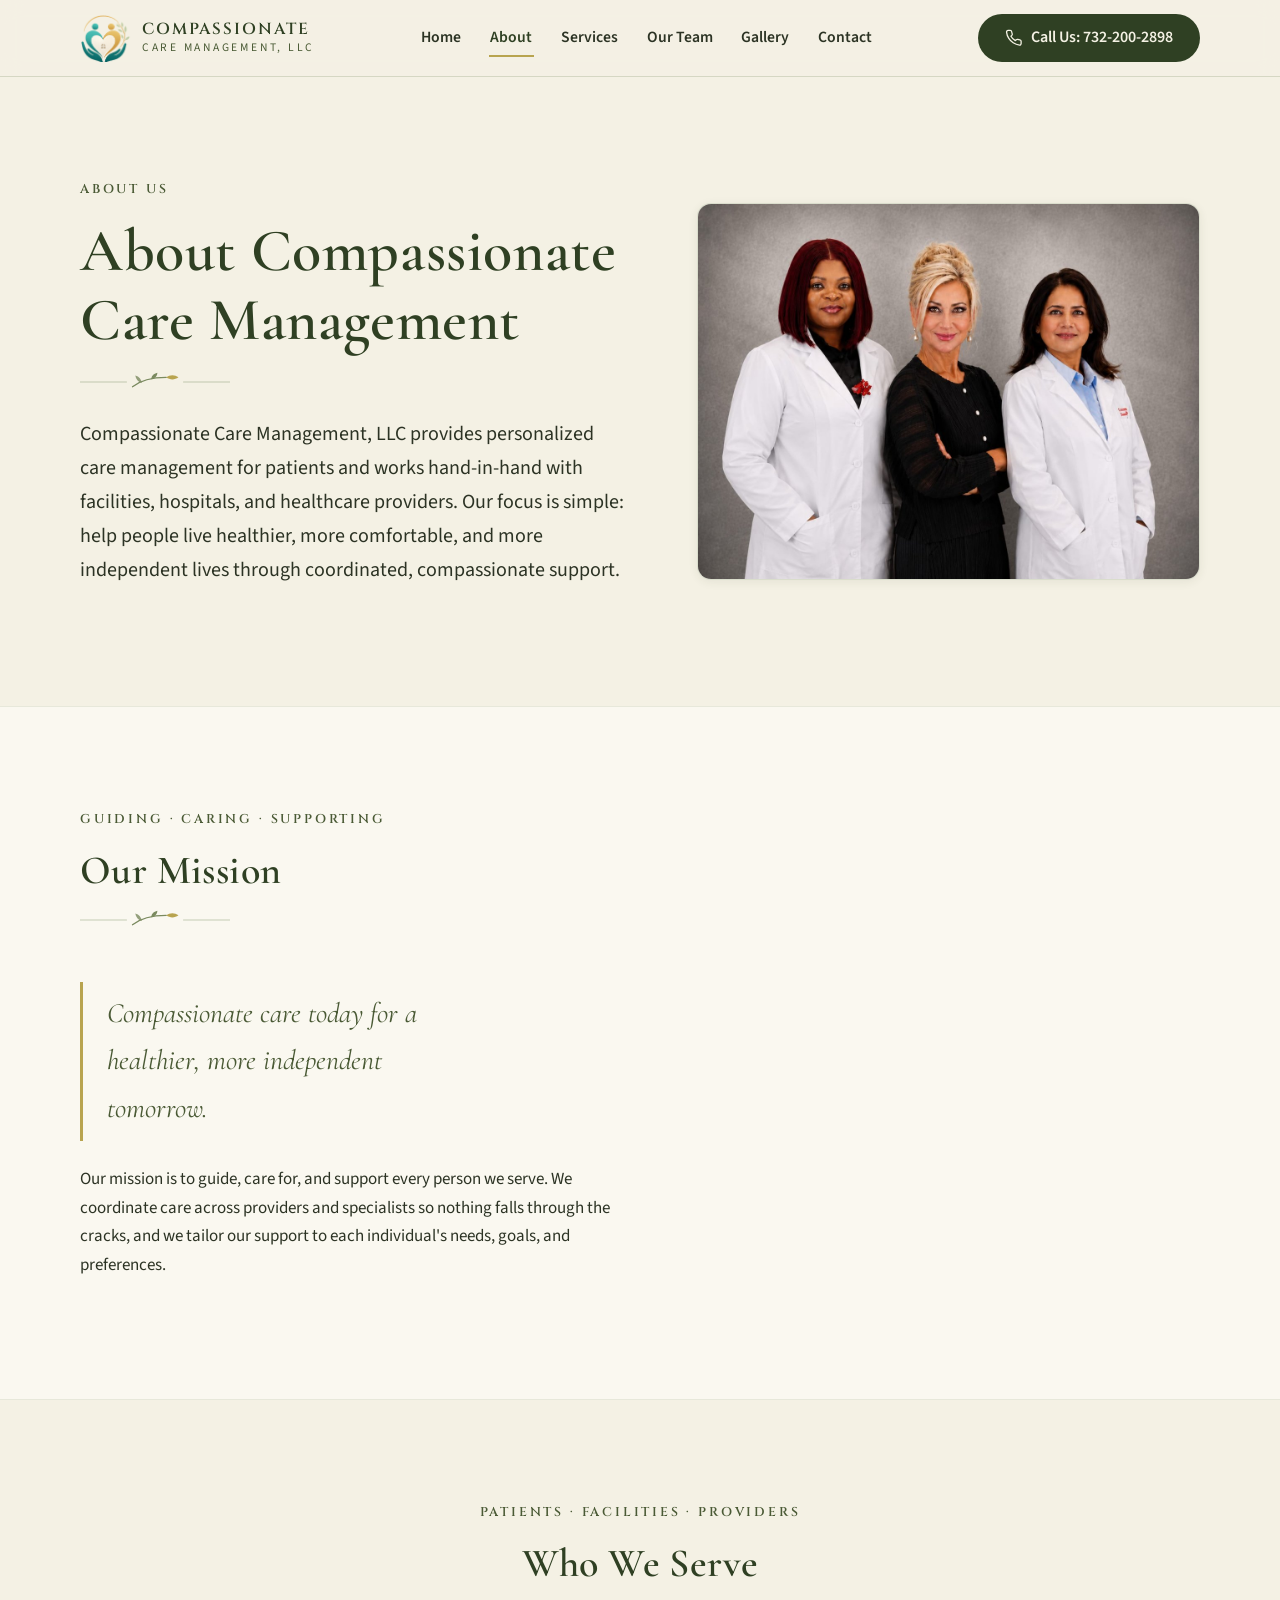
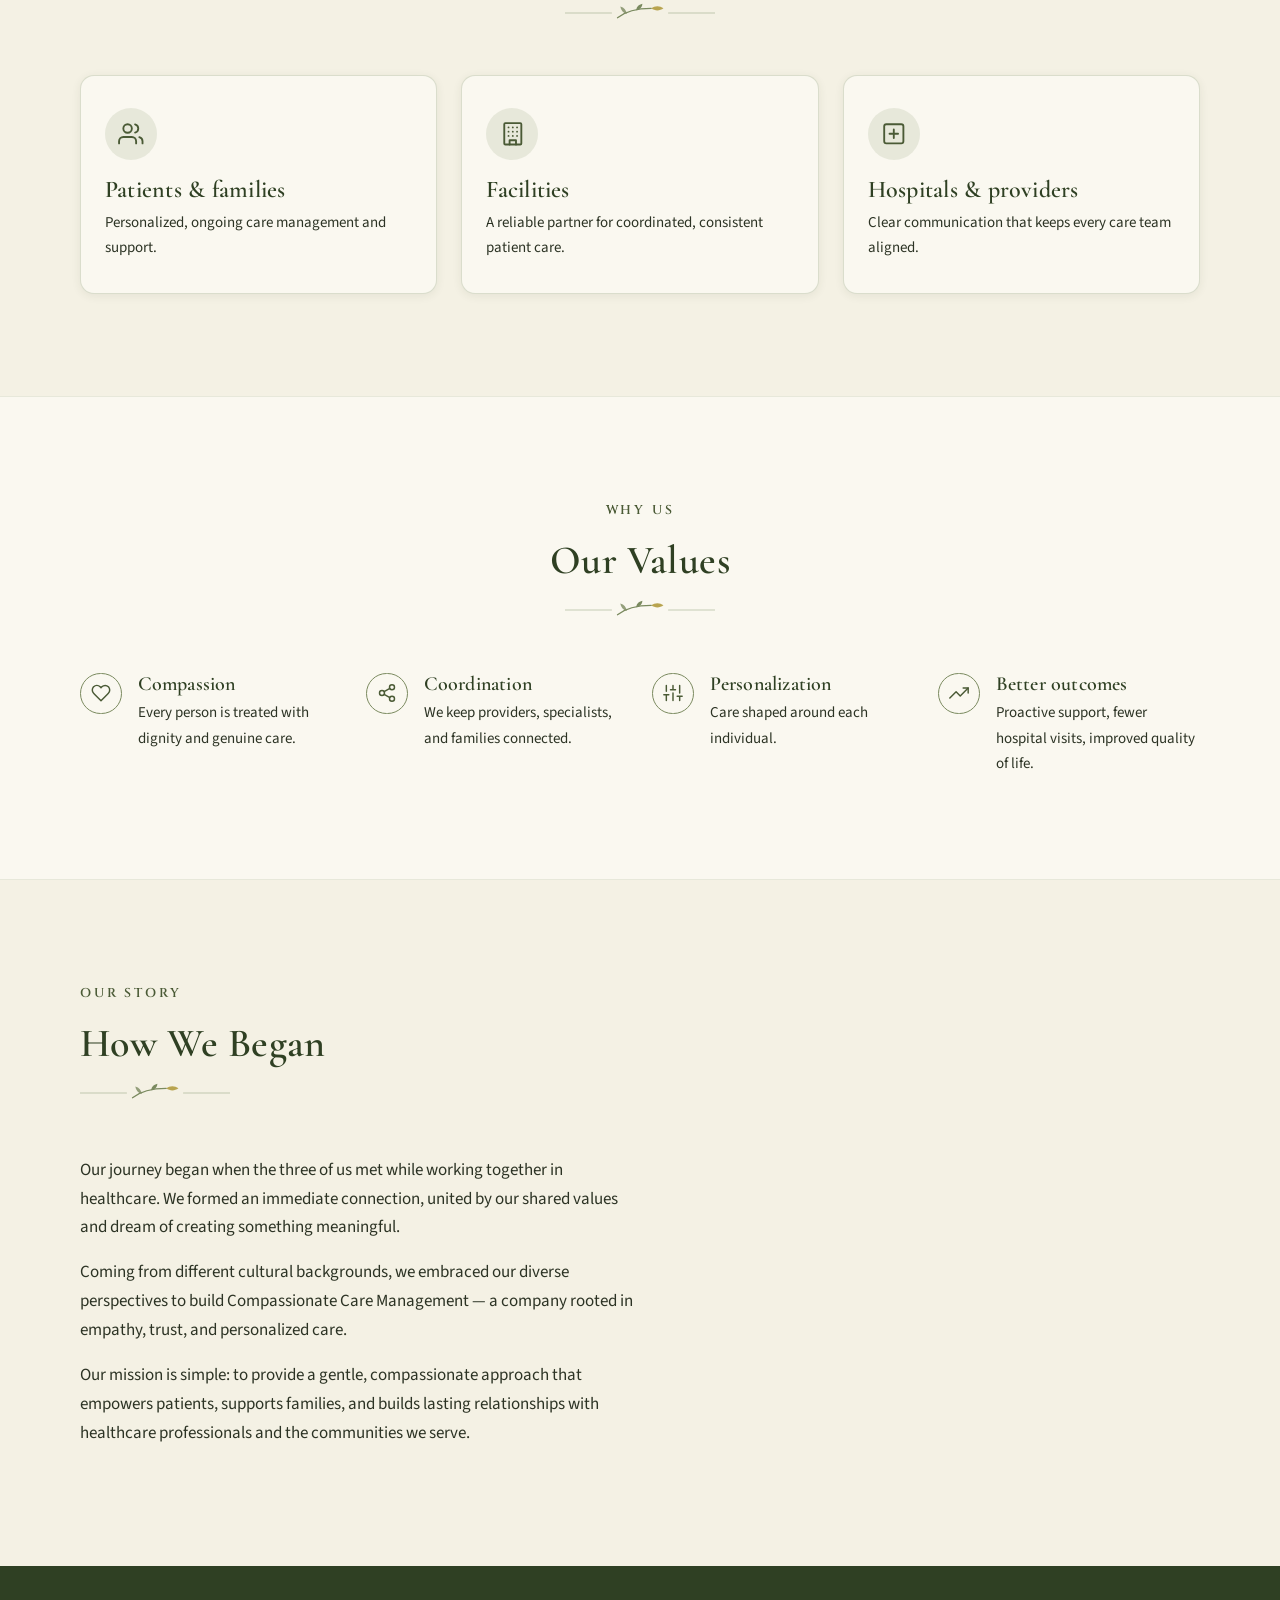
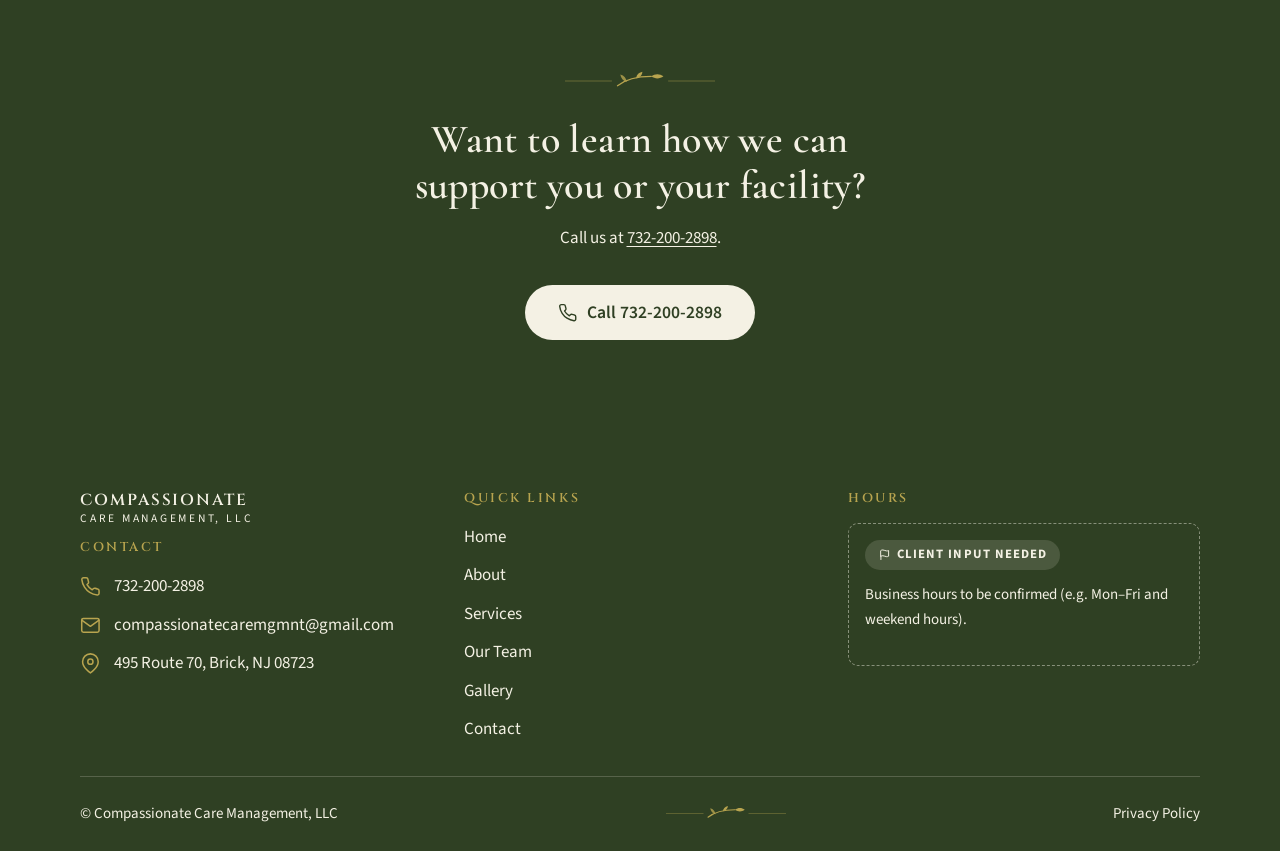
==== commit a8462f3f: "Customer Feedback Round 01" ====
--- a/about.html
+++ b/about.html
@@ -21,11 +21,8 @@
 
   <header class="site-header">
     <div class="container header-inner">
-      <!-- CLIENT-INPUT: logo — replace this text wordmark with the supplied logo file (assets/images/logo.svg). See IMAGE_GUIDE.md, item 1, for a ready-to-paste snippet. -->
       <a class="brand" href="index.html">
-        <span class="brand-mark" aria-hidden="true">
-          <svg viewBox="0 0 24 24" fill="none" xmlns="http://www.w3.org/2000/svg"><path d="M12 21c0-8 2-14 8-18 1 7-2 15-8 18z" fill="currentColor" opacity=".85"/><path d="M12 21c0-6-1.5-10-6-13-.8 6 1.5 11 6 13z" fill="currentColor" opacity=".5"/></svg>
-        </span>
+        <img class="brand-logo" src="assets/images/logo-mark.png" alt="" width="211" height="200">
         <span class="brand-text">
           <span class="brand-name">Compassionate</span>
           <span class="brand-sub">Care Management, LLC</span>
@@ -70,11 +67,10 @@
           </div>
           <p class="lede">Compassionate Care Management, LLC provides personalized care management for patients and works hand-in-hand with facilities, hospitals, and healthcare providers. Our focus is simple: help people live healthier, more comfortable, and more independent lives through coordinated, compassionate support.</p>
         </div>
-        <!-- CLIENT-INPUT: about-image — care team or care-setting photo. Drop the real photo in as assets/images/about-intro.jpg (1200×900) and it appears automatically. -->
         <div class="media-frame media-frame--landscape">
           <img src="assets/images/about-intro.jpg"
                onerror="this.onerror=null;this.src='assets/images/about-intro.svg'"
-               alt="Placeholder for a photo of the care team or a calm care setting"
+               alt="The Compassionate Care Management team of three care professionals"
                width="1200" height="900">
         </div>
       </div>
@@ -166,13 +162,23 @@
           </div>
         </div>
 
-        <!-- CLIENT-INPUT: founders-note — optional short founder's note or business story. Remove this block if the client prefers not to include one. -->
-        <div class="placeholder" style="margin-top: 3rem; max-width: 46rem; margin-inline: auto;">
-          <span class="placeholder-tag">
-            <svg viewBox="0 0 24 24" fill="none" stroke="currentColor" stroke-width="2" stroke-linecap="round" stroke-linejoin="round" aria-hidden="true" xmlns="http://www.w3.org/2000/svg"><path d="M4 15s1-1 4-1 5 2 8 2 4-1 4-1V3s-1 1-4 1-5-2-8-2-4 1-4 1z"/><path d="M4 22v-7"/></svg>
-            Client input needed — optional
-          </span>
-          <p>A short founder's note or the story of how and why the business started can go here. It adds warmth and trust — or this block can simply be removed.</p>
+      </div>
+    </section>
+
+    <!-- Our Story -->
+    <section class="section" aria-labelledby="story-heading">
+      <div class="container">
+        <div class="section-head">
+          <p class="eyebrow">Our Story</p>
+          <h2 id="story-heading">How We Began</h2>
+          <div class="leaf-divider" aria-hidden="true">
+            <svg viewBox="0 0 160 22" fill="none" xmlns="http://www.w3.org/2000/svg"><path d="M0 11h50" stroke="currentColor" stroke-opacity=".45"/><path d="M110 11h50" stroke="currentColor" stroke-opacity=".45"/><path d="M56 16c10-8 24-10 36-10" stroke="currentColor" stroke-width="1.4" stroke-linecap="round"/><path d="M92 6c4-3 9-3 13 0-4 3-9 3-13 0z" fill="#B8A44F" stroke="none"/><path d="M76 8c0-3.5 2.5-6 6.5-7 0 3.5-2.5 6-6.5 7z" fill="currentColor" stroke="none"/><path d="M66 12c-4-1-6.5-4-7-8 4 1 6.5 4 7 8z" fill="currentColor" opacity=".8" stroke="none"/></svg>
+          </div>
+        </div>
+        <div class="prose">
+          <p>Our journey began when the three of us met while working together in healthcare. We formed an immediate connection, united by our shared values and dream of creating something meaningful.</p>
+          <p>Coming from different cultural backgrounds, we embraced our diverse perspectives to build Compassionate Care Management — a company rooted in empathy, trust, and personalized care.</p>
+          <p>Our mission is simple: to provide a gentle, compassionate approach that empowers patients, supports families, and builds lasting relationships with healthcare professionals and the communities we serve.</p>
         </div>
       </div>
     </section>
--- a/css/styles.css
+++ b/css/styles.css
@@ -330,21 +330,10 @@
   color: var(--forest);
 }
 
-.brand-mark {
+.brand-logo {
   flex: none;
-  width: 2.4rem;
-  height: 2.4rem;
-  display: grid;
-  place-items: center;
-  border: 1.5px solid var(--sage);
-  border-radius: 50%;
-  color: var(--olive-deep);
-  background: var(--ivory);
-}
-
-.brand-mark svg {
-  width: 1.3rem;
-  height: 1.3rem;
+  height: 3rem;
+  width: auto;
 }
 
 .brand-text {
@@ -506,8 +495,8 @@
     gap: 0.6rem;
   }
 
-  .brand-mark {
-    display: none;
+  .brand-logo {
+    height: 2.6rem;
   }
 
   .brand-name {
@@ -827,50 +816,93 @@
 
 /* ---- Team ------------------------------------------------------------------- */
 
-.team-grid {
+.team-list {
   display: grid;
   gap: var(--sp-3);
-  grid-template-columns: repeat(auto-fit, minmax(16rem, 1fr));
-  max-width: 58rem;
+  max-width: 60rem;
   margin-inline: auto;
 }
 
-.team-card {
+.person {
+  display: grid;
+  grid-template-columns: 13rem 1fr;
+  gap: clamp(1.5rem, 4vw, 2.75rem);
+  align-items: start;
   background: var(--ivory);
   border: 1px solid var(--sage-25);
   border-radius: var(--radius);
+  padding: clamp(1.5rem, 3vw, 2.5rem);
+  box-shadow: var(--shadow-soft);
+}
+
+.section--ivory .person {
+  background: var(--cream);
+}
+
+.person-photo {
+  width: 13rem;
+  max-width: 100%;
+  aspect-ratio: 1 / 1;
+  border-radius: var(--radius);
   overflow: hidden;
+  border: 1px solid var(--sage-25);
   box-shadow: var(--shadow-soft);
-  text-align: center;
-}
-
-.team-card .media-frame {
-  border: none;
-  border-radius: 0;
-  box-shadow: none;
-  border-bottom: 1px solid var(--sage-25);
-}
-
-.team-card-body {
-  padding: var(--sp-3);
-}
-
-.team-card h3 {
-  margin-bottom: 0.2rem;
-}
-
-.team-role {
+  background: var(--ivory);
+}
+
+.person-photo img {
+  width: 100%;
+  height: 100%;
+  object-fit: cover;
+}
+
+.person h3 {
+  margin-bottom: 0.1rem;
+}
+
+.person-role {
+  display: block;
   font-family: var(--font-eyebrow);
-  font-size: 0.75rem;
+  font-size: 0.72rem;
   letter-spacing: 0.16em;
   text-transform: uppercase;
   color: var(--olive-deep);
-  margin-bottom: 0.6rem;
-}
-
-.team-card p {
+  margin-bottom: var(--sp-2);
+}
+
+.person-focus {
   font-size: var(--fs-small);
-  margin-bottom: 0;
+}
+
+.person-focus strong {
+  color: var(--forest);
+}
+
+.person-quote {
+  border-left: 3px solid var(--brass);
+  padding: 0.15rem 0 0.15rem var(--sp-2);
+  margin: var(--sp-2) 0 0;
+  font-family: var(--font-display);
+  font-style: italic;
+  font-size: 1.2rem;
+  line-height: 1.4;
+  color: var(--olive-deep);
+}
+
+.person .placeholder-tag {
+  margin-bottom: 0.35rem;
+}
+
+@media (max-width: 40em) {
+  .person {
+    grid-template-columns: 1fr;
+    justify-items: center;
+    text-align: center;
+  }
+
+  .person-quote {
+    text-align: left;
+  }
 }
 
 /* ---- Gallery ------------------------------------------------------------------ */
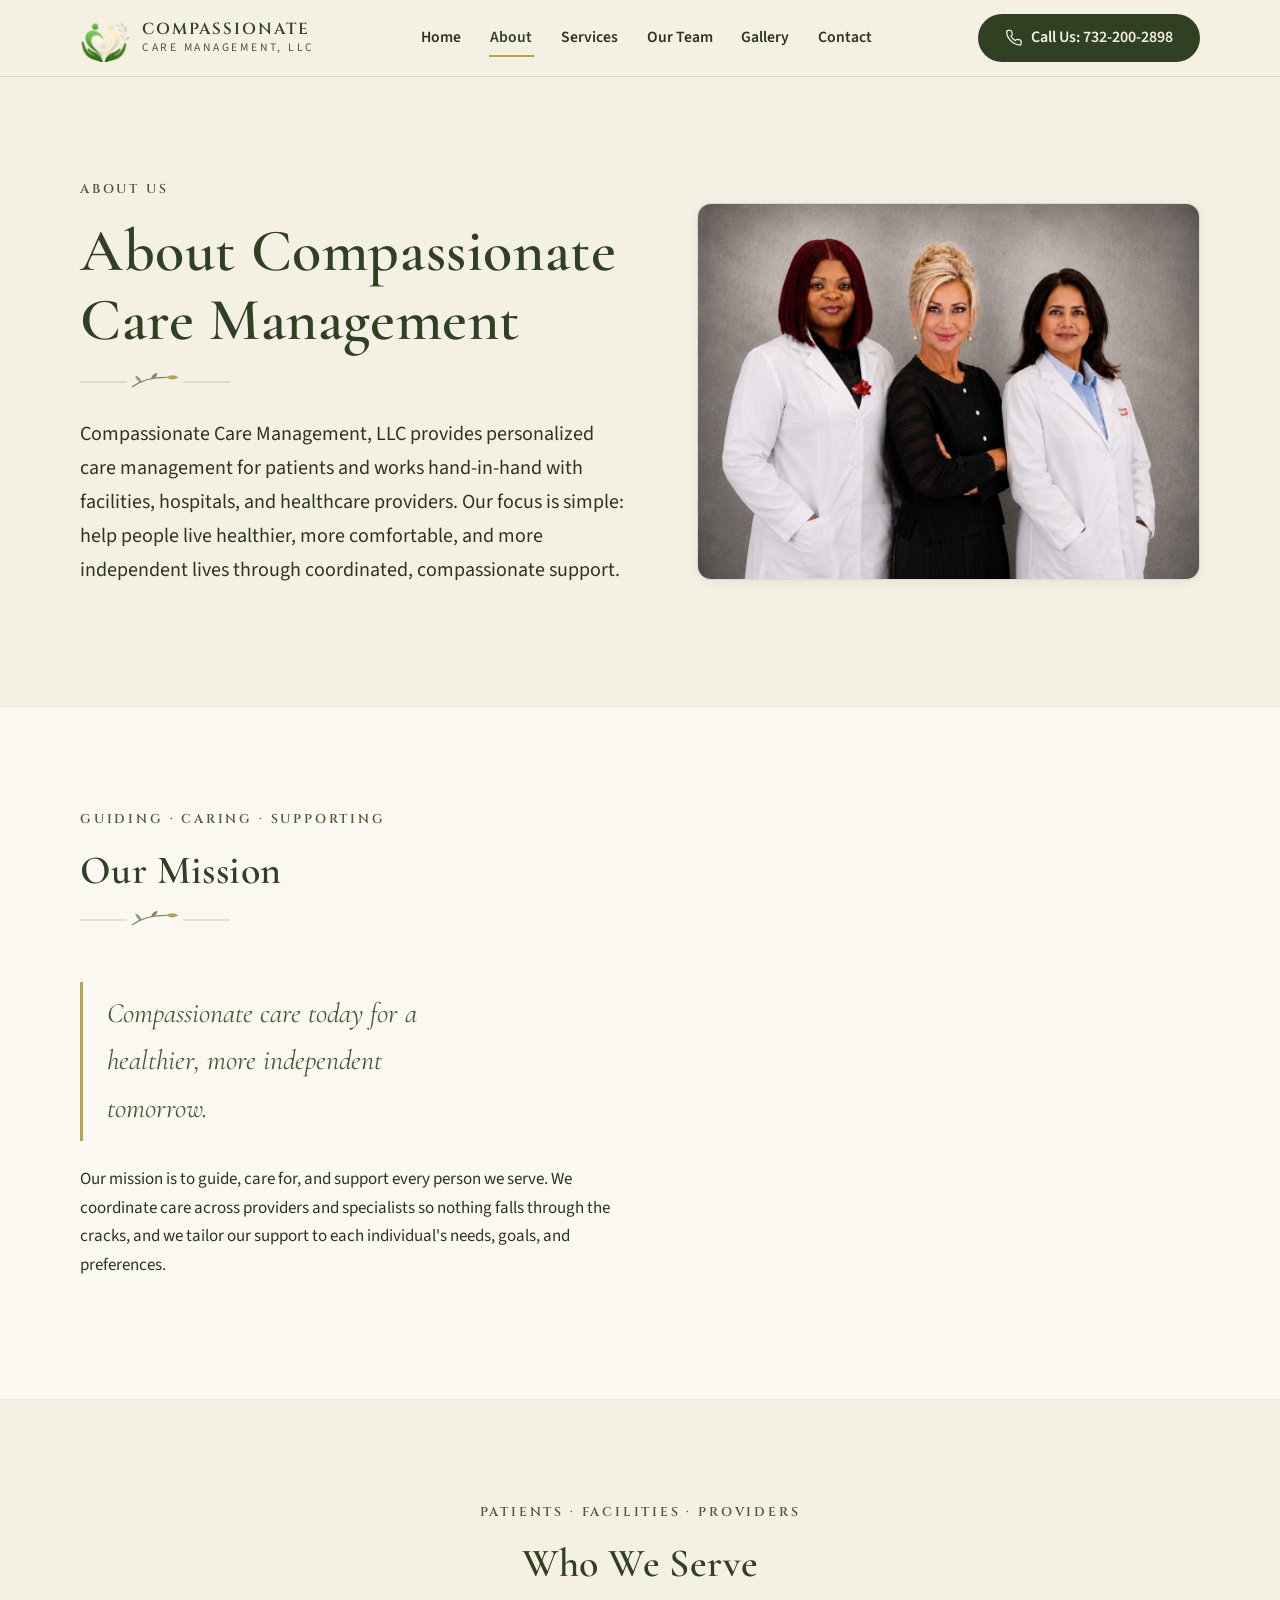
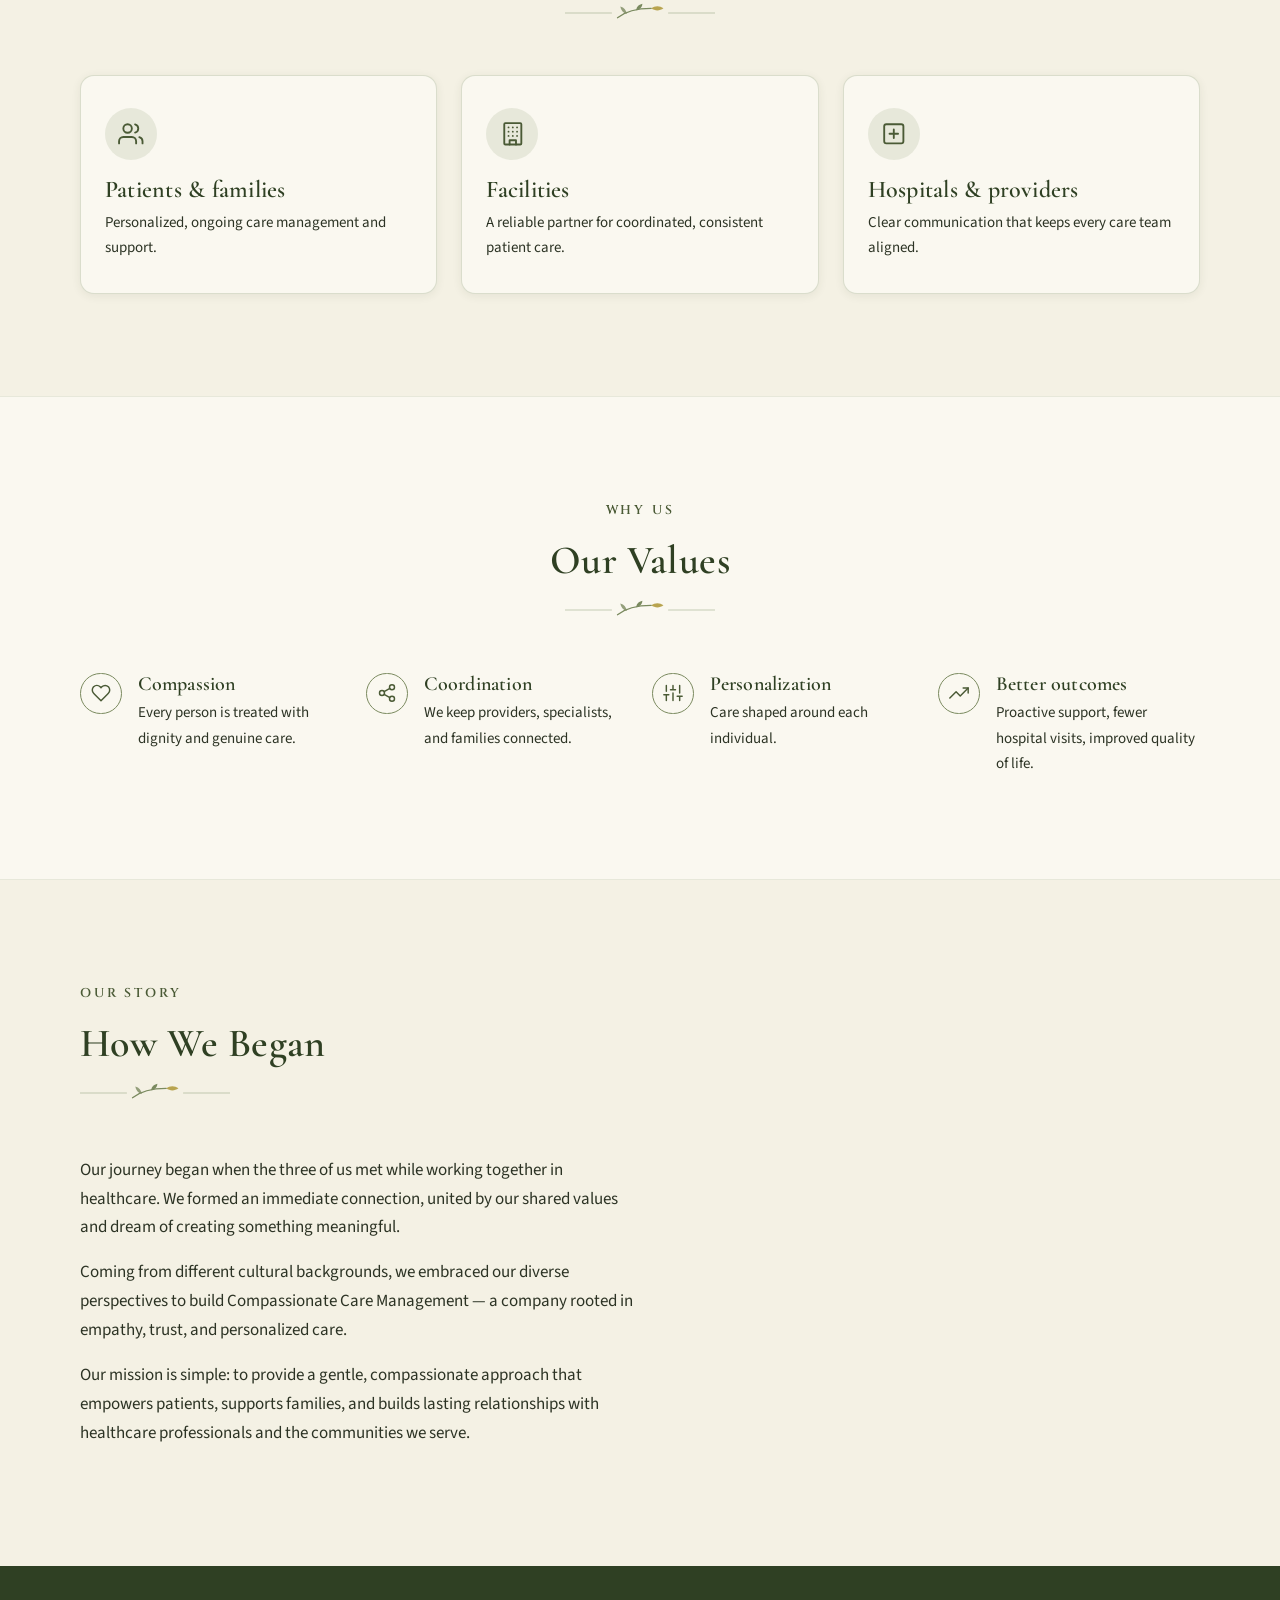
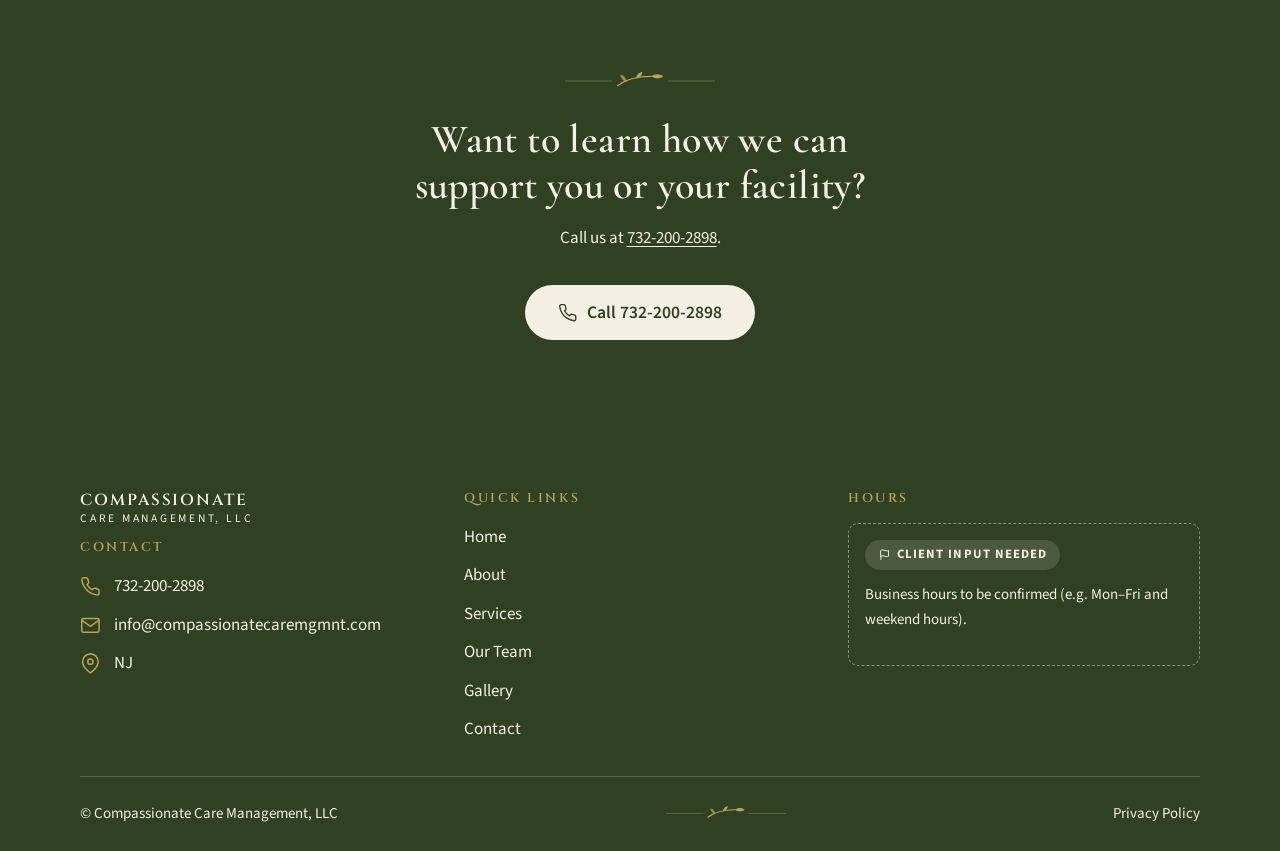
==== commit 07189a36: "Customer Feedback Round 03" ====
--- a/about.html
+++ b/about.html
@@ -216,11 +216,11 @@
             </li>
             <li>
               <svg viewBox="0 0 24 24" fill="none" stroke="currentColor" stroke-width="1.75" stroke-linecap="round" stroke-linejoin="round" aria-hidden="true" xmlns="http://www.w3.org/2000/svg"><rect x="2" y="4" width="20" height="16" rx="2"/><path d="m22 6-10 7L2 6"/></svg>
-              <a href="mailto:compassionatecaremgmnt@gmail.com">compassionatecaremgmnt@gmail.com</a>
+              <a href="mailto:info@compassionatecaremgmnt.com">info@compassionatecaremgmnt.com</a>
             </li>
             <li>
               <svg viewBox="0 0 24 24" fill="none" stroke="currentColor" stroke-width="1.75" stroke-linecap="round" stroke-linejoin="round" aria-hidden="true" xmlns="http://www.w3.org/2000/svg"><path d="M21 10c0 7-9 13-9 13s-9-6-9-13a9 9 0 0 1 18 0z"/><circle cx="12" cy="10" r="3"/></svg>
-              <span>495 Route 70, Brick, NJ 08723</span>
+              <span>NJ</span>
             </li>
           </ul>
         </div>
--- a/css/styles.css
+++ b/css/styles.css
@@ -712,16 +712,6 @@
   margin-bottom: 0;
 }
 
-.service-num {
-  font-family: var(--font-display);
-  font-size: 1rem;
-  font-weight: 600;
-  letter-spacing: 0.12em;
-  color: var(--brass);
-  display: block;
-  margin-bottom: 0.2rem;
-}
-
 .service-block h2 {
   font-size: var(--fs-h3);
   margin-bottom: 0.5rem;
@@ -1164,21 +1154,6 @@
   padding: var(--sp-2);
 }
 
-/* Map */
-.map-frame {
-  border-radius: var(--radius);
-  overflow: hidden;
-  border: 1px solid var(--sage-25);
-  box-shadow: var(--shadow-soft);
-}
-
-.map-frame iframe {
-  display: block;
-  width: 100%;
-  height: 24rem;
-  border: 0;
-}
-
 /* ---- Footer ---------------------------------------------------------------------- */
 
 .site-footer {
@@ -1282,6 +1257,15 @@
   margin-top: var(--sp-4);
 }
 
+.policy-date {
+  font-size: var(--fs-small);
+  letter-spacing: 0.02em;
+  color: var(--olive-deep);
+  border-bottom: 1px solid var(--sage-25);
+  padding-bottom: var(--sp-2);
+  margin-bottom: var(--sp-3);
+}
+
 /* ---- Scroll reveal (progressive enhancement) ----------------------------------------- */
 
 .js .reveal {
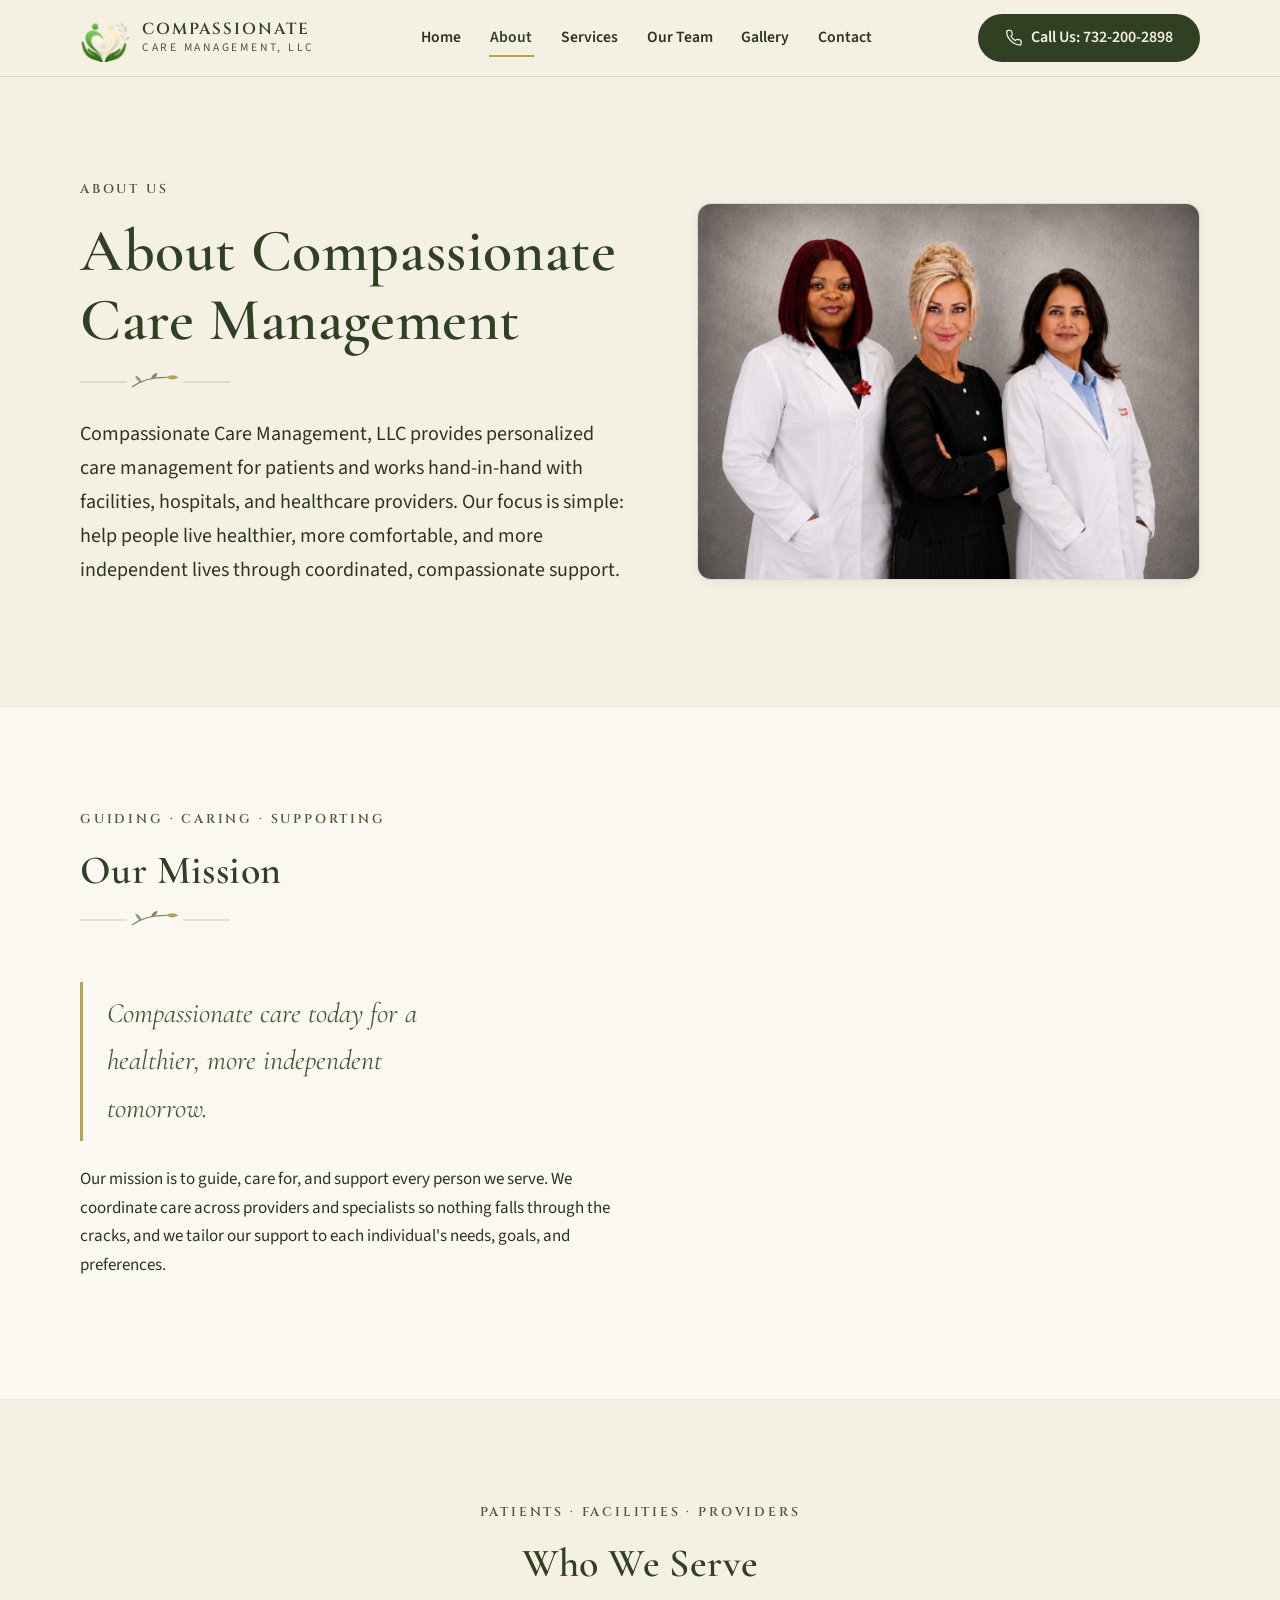
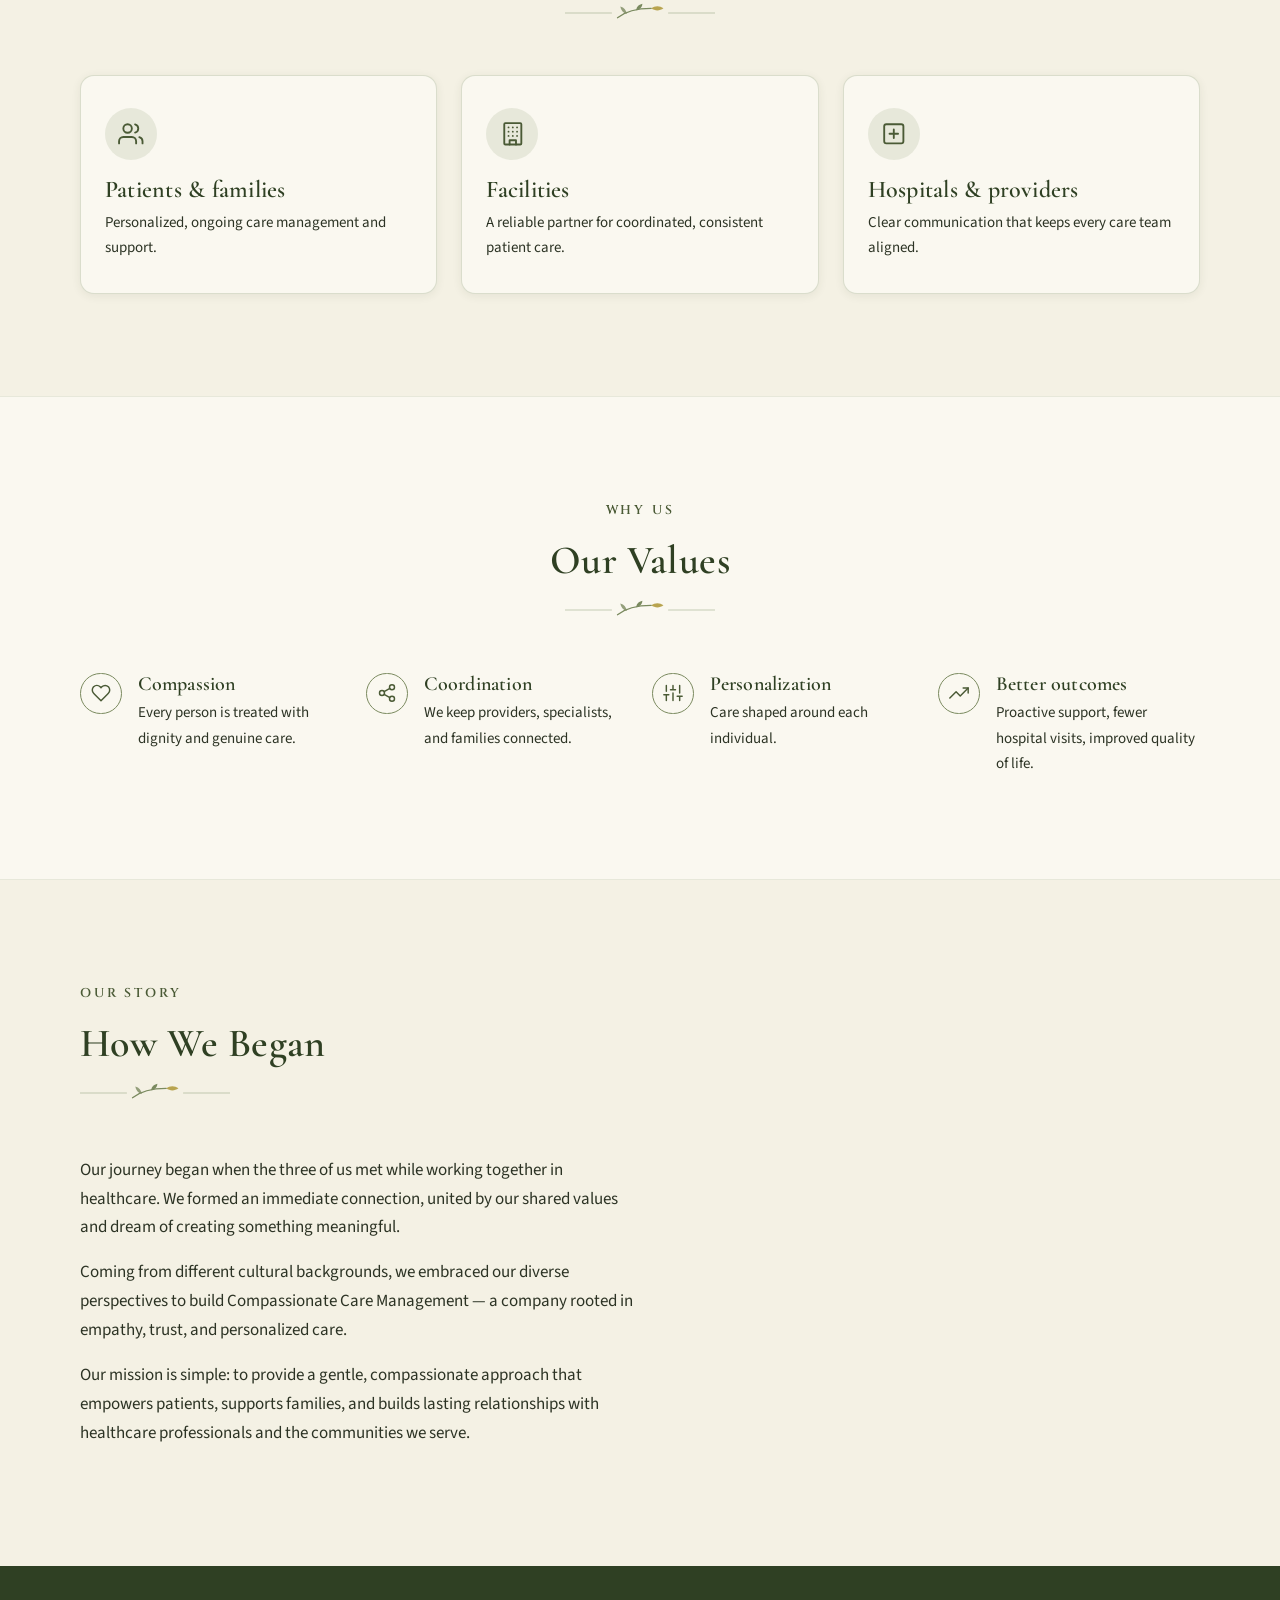
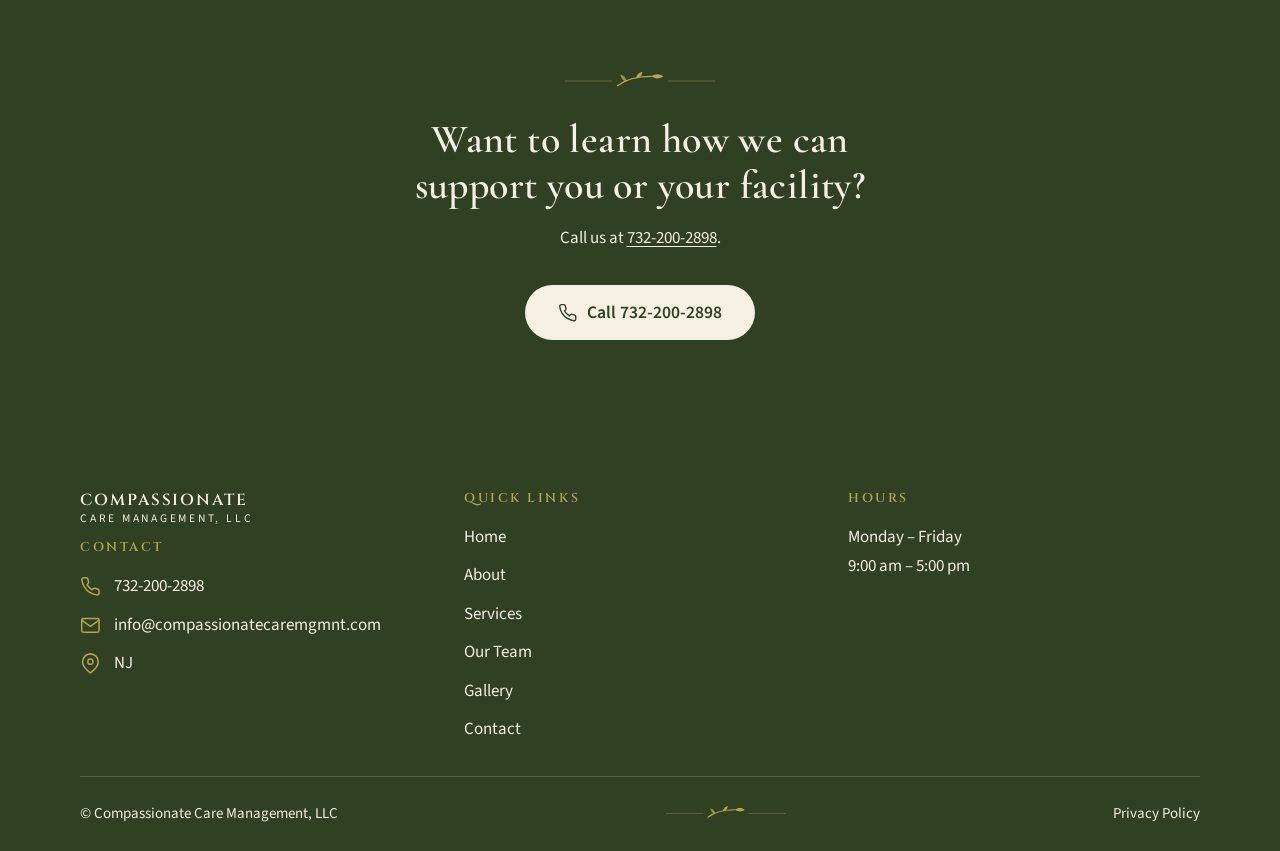
==== commit 600f67c6: "Customer Feedback Round 04" ====
--- a/about.html
+++ b/about.html
@@ -237,14 +237,7 @@
         </div>
         <div>
           <h2>Hours</h2>
-          <!-- CLIENT-INPUT: business-hours — replace this placeholder with the confirmed opening hours. -->
-          <div class="footer-placeholder">
-            <span class="placeholder-tag">
-              <svg viewBox="0 0 24 24" fill="none" stroke="currentColor" stroke-width="2" stroke-linecap="round" stroke-linejoin="round" aria-hidden="true" xmlns="http://www.w3.org/2000/svg"><path d="M4 15s1-1 4-1 5 2 8 2 4-1 4-1V3s-1 1-4 1-5-2-8-2-4 1-4 1z"/><path d="M4 22v-7"/></svg>
-              Client input needed
-            </span>
-            <p>Business hours to be confirmed (e.g. Mon–Fri and weekend hours).</p>
-          </div>
+          <p>Monday – Friday<br>9:00 am – 5:00 pm</p>
         </div>
       </div>
       <div class="footer-bottom">
